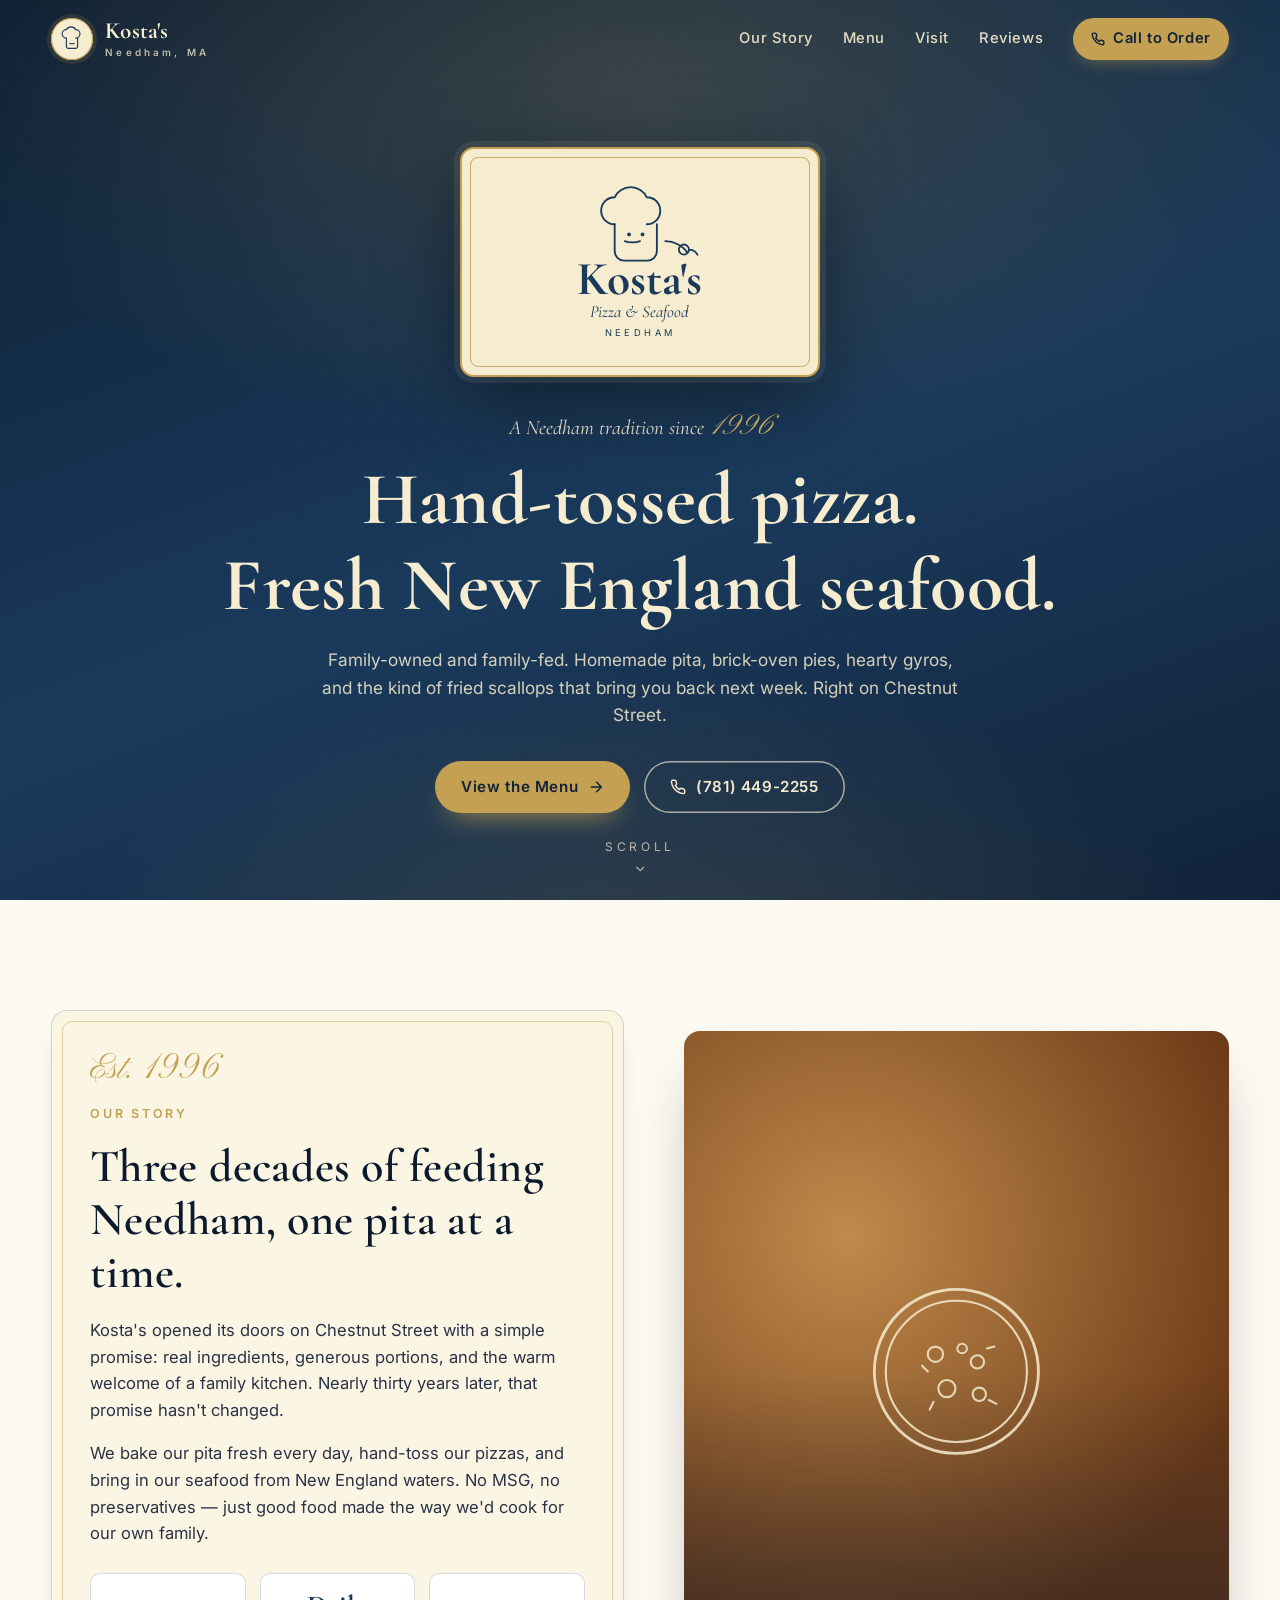
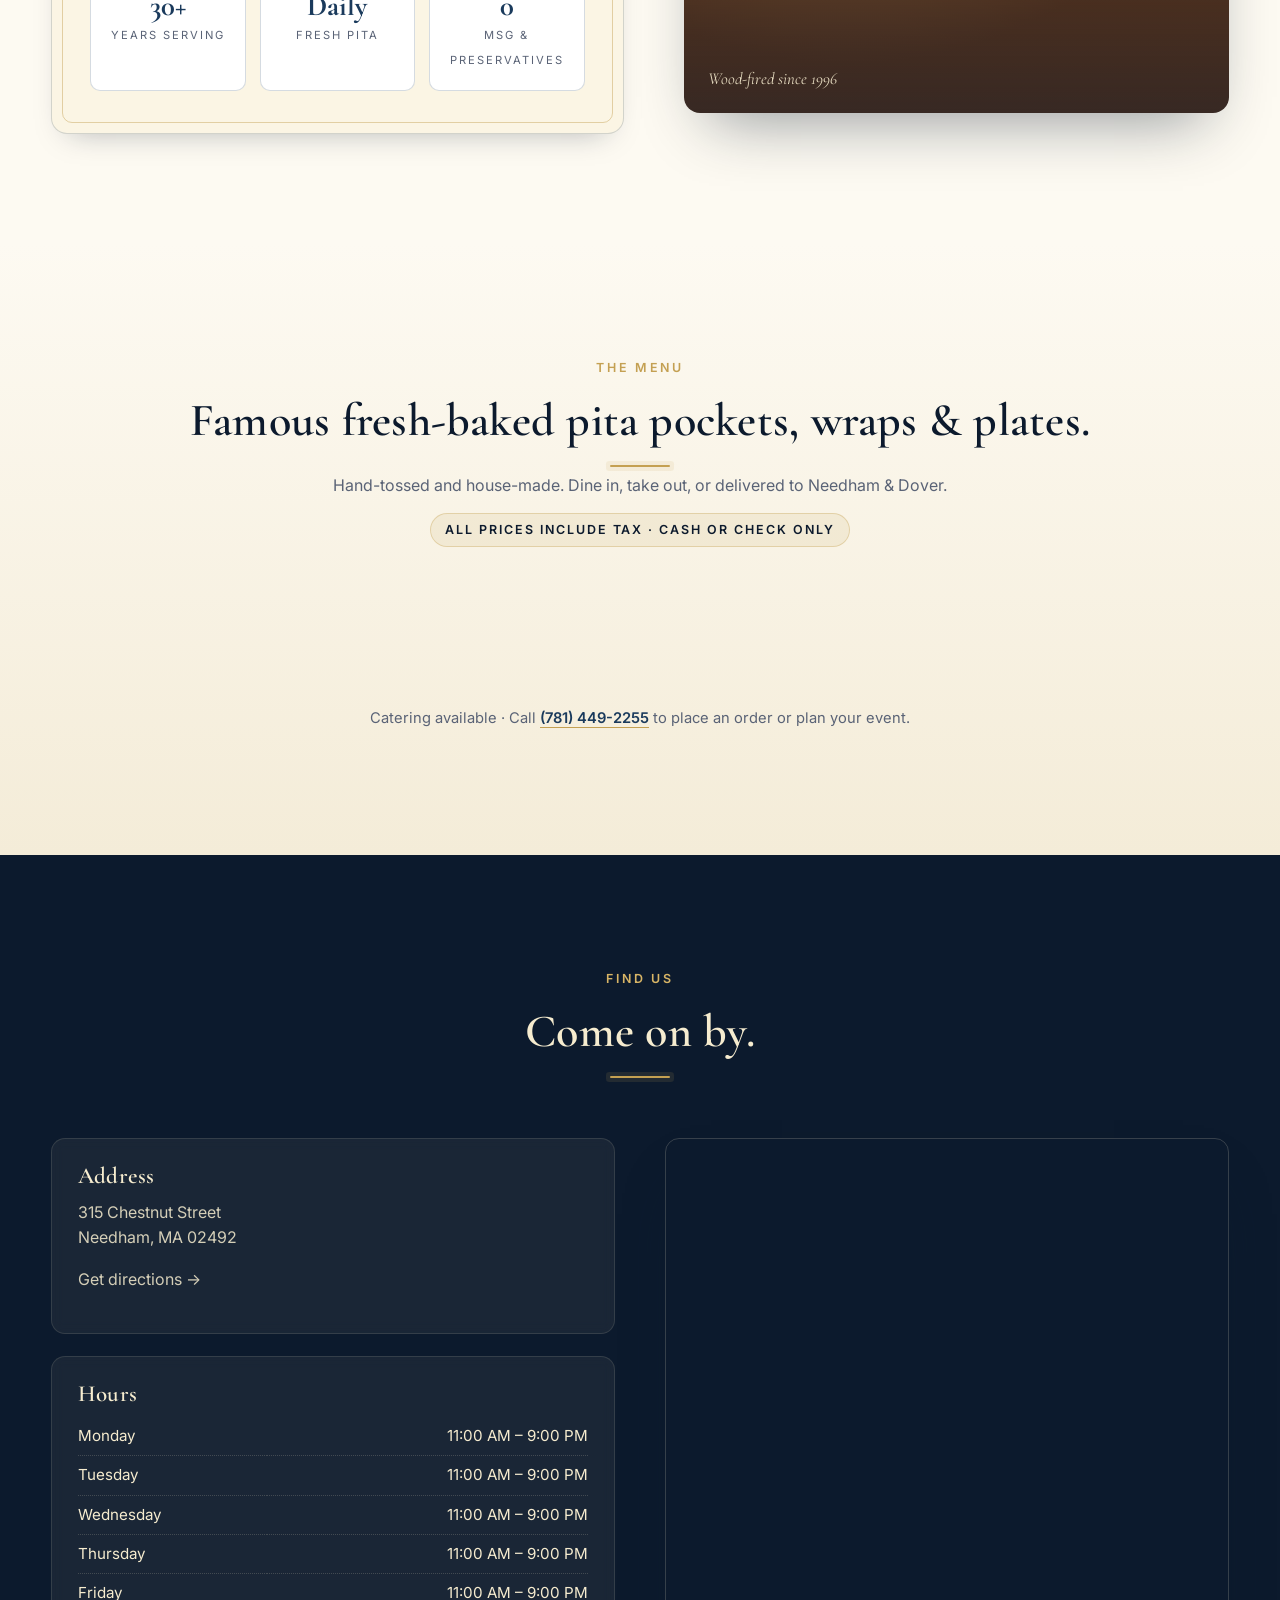
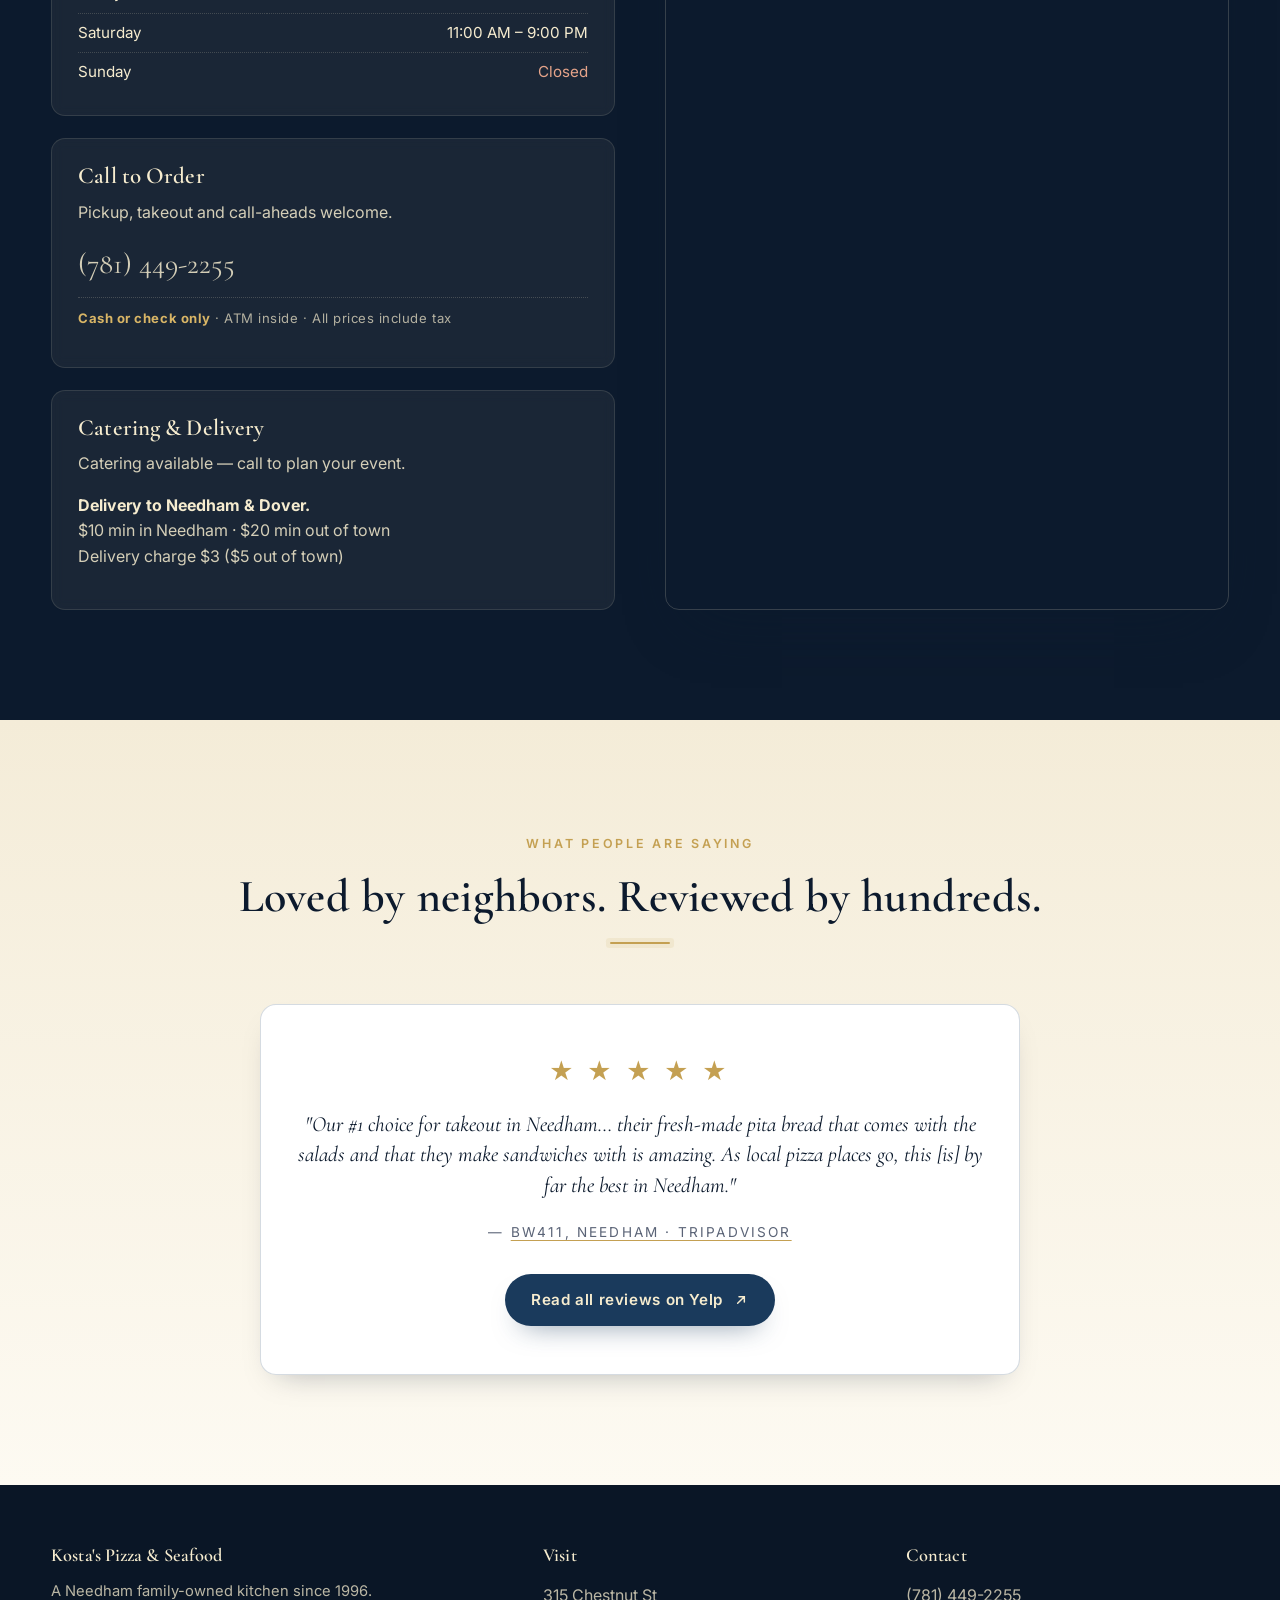
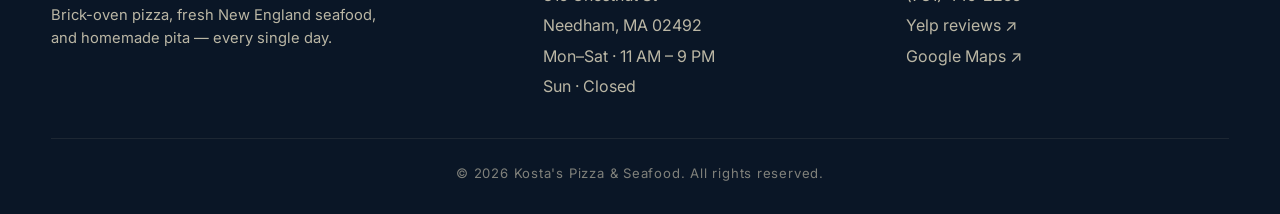
==== index.html @ eb23bd84 "Add files via upload" ====
<!doctype html>
<html lang="en">
<head>
<meta charset="utf-8" />
<meta name="viewport" content="width=device-width, initial-scale=1" />
<title>Kosta's Pizza &amp; Seafood — Needham, MA</title>
<meta name="description" content="Family-owned pizza, seafood, gyros and homemade pita in Needham, Massachusetts since 1996. Dine in, take out, or call (781) 449-2255." />
<link rel="preconnect" href="https://fonts.googleapis.com">
<link rel="preconnect" href="https://fonts.gstatic.com" crossorigin>
<link href="https://fonts.googleapis.com/css2?family=Cormorant+Garamond:ital,wght@0,400;0,500;0,600;0,700;1,400&family=Inter:wght@300;400;500;600;700&family=Pinyon+Script&display=swap" rel="stylesheet">
<style>
  :root{
    --navy:#1a3a5c;
    --navy-deep:#11233a;
    --navy-ink:#0c1a2d;
    --cream:#f6eccf;
    --cream-soft:#fbf5e4;
    --paper:#fdfaf2;
    --gold:#c4a052;
    --gold-bright:#d8b566;
    --ink:#1a2236;
    --muted:#5a6376;
    --line:rgba(26,58,92,.18);
    --shadow-lg:0 30px 60px -25px rgba(12,26,45,.45);
    --shadow-md:0 14px 30px -18px rgba(12,26,45,.35);
  }

  *{box-sizing:border-box}
  html{scroll-behavior:smooth}
  body{
    margin:0;
    font-family:'Inter', system-ui, -apple-system, Segoe UI, Roboto, sans-serif;
    color:var(--ink);
    background:var(--paper);
    line-height:1.6;
    -webkit-font-smoothing:antialiased;
  }
  img{max-width:100%;display:block}
  a{color:inherit}

  h1,h2,h3,h4{
    font-family:'Cormorant Garamond', Georgia, serif;
    font-weight:600;
    letter-spacing:.005em;
    color:var(--navy-ink);
    margin:0 0 .4em;
    line-height:1.15;
  }
  h1{font-size:clamp(2.6rem, 5.8vw, 5rem); font-weight:700}
  h2{font-size:clamp(2rem, 3.6vw, 3rem)}
  h3{font-size:clamp(1.25rem, 1.8vw, 1.5rem)}
  p{margin:0 0 1em}
  .script{font-family:'Pinyon Script', cursive; font-weight:400}
  .eyebrow{
    font-family:'Inter', sans-serif;
    font-weight:600;
    text-transform:uppercase;
    letter-spacing:.22em;
    font-size:.78rem;
    color:var(--gold);
    margin-bottom:1rem;
    display:inline-block;
  }

  .container{
    width:min(1180px, 92%);
    margin:0 auto;
  }

  /* ------------------ NAV ------------------ */
  .nav{
    position:fixed;
    inset:0 0 auto 0;
    z-index:50;
    padding:18px 0;
    transition:background .3s ease, box-shadow .3s ease, padding .3s ease;
  }
  .nav.scrolled{
    background:rgba(253,250,242,.96);
    box-shadow:0 1px 0 var(--line);
    padding:10px 0;
    backdrop-filter:saturate(160%) blur(8px);
  }
  .nav-inner{
    display:flex;
    align-items:center;
    justify-content:space-between;
    gap:20px;
  }
  .brand{
    display:flex;align-items:center;gap:12px;
    text-decoration:none;color:var(--cream);
  }
  .nav.scrolled .brand{color:var(--navy-ink)}
  .brand-mark{
    width:42px;height:42px;border-radius:50%;
    background:var(--cream);
    display:grid;place-items:center;
    box-shadow:0 0 0 1px var(--gold) inset, 0 0 0 4px rgba(196,160,82,.15);
    overflow:hidden;
  }
  .brand-mark svg{width:30px;height:30px;color:var(--navy)}
  .brand-name{
    font-family:'Cormorant Garamond', serif;
    font-weight:700;font-size:1.45rem;letter-spacing:.01em;
    line-height:1;
  }
  .brand-name span{display:block;font-size:.62rem;letter-spacing:.32em;font-family:'Inter',sans-serif;font-weight:600;opacity:.75;margin-top:4px}

  .nav-links{display:flex;align-items:center;gap:30px}
  .nav-links a{
    color:var(--cream); text-decoration:none;
    font-size:.92rem;font-weight:500;letter-spacing:.04em;
    transition:color .2s ease, opacity .2s;
    opacity:.92;
  }
  .nav.scrolled .nav-links a{color:var(--navy-ink)}
  .nav-links a:hover{color:var(--gold-bright); opacity:1}
  .nav.scrolled .nav-links a:hover{color:var(--gold)}
  .nav-cta{
    display:inline-flex;align-items:center;gap:8px;
    background:var(--gold);color:var(--navy-deep)!important;
    padding:9px 18px;border-radius:999px;
    font-weight:600!important;
    opacity:1!important;
    box-shadow:0 6px 18px -8px rgba(196,160,82,.7);
    transition:transform .2s ease, box-shadow .2s ease;
  }
  .nav-cta:hover{transform:translateY(-1px);box-shadow:0 10px 22px -8px rgba(196,160,82,.85);color:var(--navy-deep)!important}

  .nav-toggle{
    display:none;background:none;border:0;color:var(--cream);cursor:pointer;padding:8px;
  }
  .nav.scrolled .nav-toggle{color:var(--navy-ink)}

  /* ------------------ HERO ------------------ */
  .hero{
    position:relative;
    min-height:100vh;
    color:var(--cream);
    display:flex;align-items:center;justify-content:center;
    text-align:center;
    overflow:hidden;
    isolation:isolate;
    padding:140px 0 80px;
  }
  .hero::before{
    content:"";
    position:absolute;inset:0;z-index:-2;
    background:
      radial-gradient(1200px 600px at 50% 10%, rgba(196,160,82,.22), transparent 60%),
      radial-gradient(900px 500px at 50% 110%, rgba(196,160,82,.18), transparent 65%),
      linear-gradient(160deg, #0d1f33 0%, #1a3a5c 55%, #11233a 100%);
  }
  /* subtle pattern */
  .hero::after{
    content:"";
    position:absolute;inset:0;z-index:-1;opacity:.08;
    background-image:
      radial-gradient(rgba(246,236,207,.4) 1px, transparent 1px);
    background-size:24px 24px;
    mask-image:radial-gradient(circle at center, black 30%, transparent 75%);
  }
  .hero-logo{
    width:min(360px, 70%);
    margin:0 auto 28px;
    filter:drop-shadow(0 18px 40px rgba(0,0,0,.35));
  }
  .hero-logo .crest{
    display:none;          /* hidden by default — only shows if logo.png is missing */
    background:var(--cream);
    border:2px solid var(--gold);
    box-shadow:0 0 0 6px rgba(246,236,207,.08), var(--shadow-lg);
    border-radius:14px;
    padding:28px 26px 22px;
    position:relative;
  }
  .hero-logo.no-logo-img .crest{ display:block; }
  .hero-logo .crest::before,
  .hero-logo .crest::after{
    content:"";position:absolute;inset:8px;border:1px solid var(--gold);border-radius:8px;pointer-events:none;opacity:.55;
  }
  .hero-tag{
    font-family:'Cormorant Garamond',serif;
    font-style:italic;
    font-size:clamp(1.1rem, 1.6vw, 1.35rem);
    color:var(--cream);
    opacity:.9;
    margin:0 0 6px;
  }
  .hero h1{
    color:var(--cream);
    margin:0;
    font-weight:700;
  }
  .hero-sub{
    max-width:640px;margin:18px auto 32px;
    font-size:1.08rem;
    color:rgba(246,236,207,.85);
  }
  .hero-cta{display:flex;gap:14px;justify-content:center;flex-wrap:wrap}
  .btn{
    display:inline-flex;align-items:center;gap:10px;
    padding:14px 26px;border-radius:999px;
    font-weight:600;font-size:.95rem;letter-spacing:.04em;
    text-decoration:none;
    transition:transform .2s ease, box-shadow .2s ease, background .2s ease, color .2s ease;
    cursor:pointer;border:0;
  }
  .btn-primary{background:var(--gold);color:var(--navy-deep);box-shadow:0 14px 28px -14px rgba(196,160,82,.9)}
  .btn-primary:hover{transform:translateY(-2px);background:var(--gold-bright)}
  .btn-ghost{
    background:transparent;color:var(--cream);
    box-shadow:inset 0 0 0 1.5px rgba(246,236,207,.65);
  }
  .btn-ghost:hover{background:rgba(246,236,207,.1);transform:translateY(-2px)}
  .btn-dark{background:var(--navy);color:var(--cream);box-shadow:0 14px 28px -16px rgba(26,58,92,.6)}
  .btn-dark:hover{background:var(--navy-deep);transform:translateY(-2px);color:var(--cream)}

  .hero-scroll{
    position:absolute;bottom:24px;left:50%;transform:translateX(-50%);
    color:var(--cream);opacity:.7;font-size:.75rem;letter-spacing:.3em;text-transform:uppercase;
    text-decoration:none;
  }
  .hero-scroll svg{display:block;margin:6px auto 0;animation:bob 2.2s ease-in-out infinite}
  @keyframes bob{0%,100%{transform:translateY(0)}50%{transform:translateY(6px)}}

  /* ------------------ SECTIONS ------------------ */
  section{padding:110px 0;position:relative}
  .section-head{text-align:center;margin-bottom:60px}
  .section-head p{color:var(--muted);max-width:620px;margin:6px auto 0}
  .rule{
    width:60px;height:2px;background:var(--gold);margin:18px auto 0;border-radius:2px;
    box-shadow:0 0 0 4px rgba(196,160,82,.12);
  }

  /* About */
  .about{background:var(--paper)}
  .about-grid{
    display:grid;grid-template-columns:1.05fr 1fr;gap:60px;align-items:center;
  }
  .about-card{
    background:var(--cream-soft);
    border:1px solid var(--line);
    border-radius:16px;
    padding:42px 38px;
    box-shadow:var(--shadow-md);
    position:relative;
  }
  .about-card::before{
    content:"";position:absolute;inset:10px;border:1px solid rgba(196,160,82,.45);border-radius:10px;pointer-events:none;
  }
  .about-card .est{
    font-family:'Pinyon Script', cursive;
    color:var(--gold);
    font-size:2.2rem;line-height:1;margin-bottom:12px;
  }
  .about-card h2{margin-bottom:18px}
  .about-card p{color:#2a3346;font-size:1.04rem}
  .about-stats{
    display:grid;grid-template-columns:repeat(3, 1fr);gap:14px;margin-top:26px;
  }
  .stat{
    text-align:center;padding:18px 8px;
    border:1px solid var(--line);border-radius:10px;background:#fff;
  }
  .stat b{
    display:block;font-family:'Cormorant Garamond',serif;color:var(--navy);
    font-size:1.8rem;font-weight:700;line-height:1;
  }
  .stat span{font-size:.7rem;letter-spacing:.18em;text-transform:uppercase;color:var(--muted)}

  .about-photo{
    aspect-ratio:4/5;
    border-radius:16px;
    background:
      linear-gradient(180deg, rgba(12,26,45,.0) 50%, rgba(12,26,45,.55) 100%),
      radial-gradient(circle at 30% 30%, #c08a4b, #6c3a17 70%);
    box-shadow:var(--shadow-lg);
    position:relative;overflow:hidden;
    display:grid;place-items:center;
    color:var(--cream);
  }
  .about-photo::after{
    content:"Wood-fired since 1996";
    position:absolute;bottom:20px;left:24px;right:24px;
    font-family:'Cormorant Garamond',serif;font-style:italic;font-size:1.05rem;
    opacity:.9;
  }
  .about-photo svg{width:35%;opacity:.85}

  /* Menu */
  .menu{
    background:linear-gradient(180deg, var(--paper) 0%, #f4ecd8 100%);
  }
  .menu-categories{
    display:grid;
    grid-template-columns:repeat(2, 1fr);
    gap:32px;
  }
  .menu-card{
    background:#fff;
    border:1px solid var(--line);
    border-radius:14px;
    padding:32px 30px;
    box-shadow:var(--shadow-md);
    position:relative;
    transition:transform .3s ease, box-shadow .3s ease;
  }
  .menu-card:hover{transform:translateY(-4px);box-shadow:0 24px 40px -22px rgba(12,26,45,.45)}
  .menu-card-head{
    display:flex;align-items:center;gap:14px;
    padding-bottom:18px;margin-bottom:18px;
    border-bottom:1px dashed var(--line);
  }
  .menu-card-head .icon{
    width:46px;height:46px;border-radius:50%;
    background:var(--navy);color:var(--cream);
    display:grid;place-items:center;flex:0 0 auto;
    box-shadow:0 0 0 4px rgba(26,58,92,.08);
  }
  .menu-card-head h3{margin:0}
  .menu-card-head small{color:var(--muted);font-size:.78rem;letter-spacing:.18em;text-transform:uppercase;display:block;margin-top:2px}
  .menu-list{list-style:none;padding:0;margin:0}
  .menu-list li{
    display:flex;align-items:baseline;gap:12px;
    padding:10px 0;
    border-bottom:1px dotted rgba(26,58,92,.12);
  }
  .menu-list li:last-child{border-bottom:0}
  .menu-list .name{
    font-family:'Cormorant Garamond',serif;
    font-size:1.15rem;color:var(--navy-ink);font-weight:600;
    flex:0 0 auto;
  }
  .menu-list .dots{
    flex:1;border-bottom:1px dotted rgba(26,58,92,.25);
    transform:translateY(-4px);
  }
  .menu-list .price{
    color:var(--gold);font-weight:600;font-size:.95rem;letter-spacing:.04em;
    flex:0 0 auto;
  }
  .menu-list .sizes{
    display:flex;gap:6px;flex:0 0 auto;flex-wrap:wrap;justify-content:flex-end;
  }
  .menu-list .size{
    display:inline-flex;align-items:baseline;gap:5px;
    background:rgba(196,160,82,.08);
    color:var(--muted);
    font-size:.74rem;letter-spacing:.04em;
    padding:3px 10px;border-radius:999px;
    font-weight:500;
    white-space:nowrap;
    border:1px solid rgba(196,160,82,.28);
  }
  .menu-list .size b{color:var(--gold);font-weight:700;font-size:.92rem;letter-spacing:0}
  .menu-list .desc{
    display:block;width:100%;color:var(--muted);font-size:.86rem;margin-top:2px;
  }
  .menu-list li{flex-wrap:wrap}
  .menu-jump{
    display:flex;flex-wrap:wrap;gap:10px;justify-content:center;
    max-width:900px;margin:0 auto 60px;
  }
  .menu-jump a{
    text-decoration:none;
    background:#fff;
    color:var(--navy);
    padding:9px 18px;border-radius:999px;
    font-size:.82rem;font-weight:600;letter-spacing:.04em;
    border:1px solid var(--line);
    transition:all .2s ease;
  }
  .menu-jump a:hover{
    background:var(--navy);color:var(--cream);border-color:var(--navy);
    transform:translateY(-1px);
    box-shadow:0 8px 18px -10px rgba(26,58,92,.6);
  }
  .menu-note-pill{
    display:inline-block;
    background:rgba(196,160,82,.12);
    border:1px solid rgba(196,160,82,.35);
    color:var(--navy-ink);
    font-size:.78rem;letter-spacing:.16em;text-transform:uppercase;font-weight:600;
    padding:6px 14px;border-radius:999px;margin-top:14px;
  }
  .menu-note{
    text-align:center;margin-top:40px;color:var(--muted);font-size:.92rem;
  }
  .menu-note a{color:var(--navy);font-weight:600;text-decoration:underline;text-decoration-color:var(--gold);text-underline-offset:4px}

  /* Visit (Location & Hours) */
  .visit{background:var(--navy-ink);color:var(--cream)}
  .visit h2{color:var(--cream)}
  .visit .eyebrow{color:var(--gold-bright)}
  .visit-grid{
    display:grid;grid-template-columns:1fr 1fr;gap:50px;align-items:stretch;
  }
  .visit-info{
    display:flex;flex-direction:column;gap:22px;
  }
  .info-card{
    background:rgba(246,236,207,.06);
    border:1px solid rgba(246,236,207,.12);
    border-radius:14px;
    padding:24px 26px;
    backdrop-filter:blur(6px);
  }
  .info-card h3{color:var(--cream);margin-bottom:10px}
  .info-card p, .info-card a{color:rgba(246,236,207,.85);text-decoration:none}
  .info-card a:hover{color:var(--gold-bright)}
  .hours-table{width:100%;border-collapse:collapse;margin-top:6px}
  .hours-table td{padding:7px 0;font-size:.95rem;border-bottom:1px dotted rgba(246,236,207,.18)}
  .hours-table tr:last-child td{border-bottom:0}
  .hours-table td:last-child{text-align:right;color:var(--cream)}
  .closed{color:#e6a48a !important}
  .visit-map{
    border-radius:14px;overflow:hidden;
    box-shadow:var(--shadow-lg);
    min-height:420px;
    border:1px solid rgba(246,236,207,.18);
  }
  .visit-map iframe{width:100%;height:100%;border:0;min-height:420px;filter:saturate(.9) contrast(1.02)}

  /* Reviews / Yelp */
  .reviews{
    background:linear-gradient(180deg, #f4ecd8 0%, var(--paper) 100%);
    text-align:center;
  }
  .reviews-card{
    max-width:760px;margin:0 auto;
    background:#fff;border:1px solid var(--line);border-radius:16px;
    padding:48px 36px;
    box-shadow:var(--shadow-md);
    position:relative;
  }
  .reviews-card .stars{
    color:var(--gold);font-size:1.5rem;letter-spacing:.15em;margin-bottom:10px;
  }
  .reviews-card blockquote{
    font-family:'Cormorant Garamond',serif;font-style:italic;font-size:1.35rem;
    color:var(--navy-ink);margin:18px 0 22px;line-height:1.4;
  }
  .reviews-card cite{
    display:block;font-style:normal;color:var(--muted);font-size:.85rem;letter-spacing:.16em;text-transform:uppercase;margin-bottom:30px;
  }

  /* Footer */
  footer{
    background:#0a1626;color:rgba(246,236,207,.75);
    padding:60px 0 30px;
  }
  .footer-grid{
    display:grid;grid-template-columns:1.4fr 1fr 1fr;gap:40px;
    padding-bottom:36px;border-bottom:1px solid rgba(246,236,207,.08);
  }
  footer h4{color:var(--cream);font-size:1.15rem;margin-bottom:14px}
  footer a{color:rgba(246,236,207,.75);text-decoration:none}
  footer a:hover{color:var(--gold-bright)}
  .copyright{
    margin-top:24px;font-size:.82rem;text-align:center;color:rgba(246,236,207,.5);letter-spacing:.06em;
  }
  .footer-brand p{margin-top:10px;max-width:38ch;font-size:.92rem}

  /* Reveal animation */
  .reveal{opacity:0;transform:translateY(20px);transition:opacity .8s ease, transform .8s ease}
  .reveal.in{opacity:1;transform:none}

  /* Mobile */
  @media (max-width: 860px){
    .nav-links{
      position:absolute;top:100%;left:0;right:0;
      background:rgba(13,31,51,.98);
      flex-direction:column;align-items:stretch;gap:0;
      padding:16px 0;
      max-height:0;overflow:hidden;transition:max-height .35s ease;
    }
    .nav.scrolled .nav-links{background:rgba(253,250,242,.98)}
    .nav-links a{padding:14px 24px;color:var(--cream)!important}
    .nav.scrolled .nav-links a{color:var(--navy-ink)!important}
    .nav-links a.nav-cta{margin:10px 24px;text-align:center;justify-content:center;color:var(--navy-deep)!important}
    .nav-links.open{max-height:480px}
    .nav-toggle{display:inline-flex}
    section{padding:80px 0}
    .about-grid, .visit-grid, .menu-categories, .footer-grid{
      grid-template-columns:1fr;gap:30px;
    }
    .about-photo{aspect-ratio:5/4;max-height:340px;width:100%}
    .visit-map{min-height:320px}
  }
</style>
</head>
<body>

<!-- ====== NAV ====== -->
<nav class="nav" id="nav">
  <div class="container nav-inner">
    <a href="#top" class="brand" aria-label="Kosta's home">
      <span class="brand-mark" aria-hidden="true">
        <!-- tiny chef silhouette as nav mark -->
        <svg viewBox="0 0 64 64" fill="none" stroke="currentColor" stroke-width="2.4" stroke-linecap="round" stroke-linejoin="round">
          <path d="M20 30c-5 0-9-4-9-9s4-9 9-9c2-4 6-6 10-6s8 2 10 6c5 0 9 4 9 9s-4 9-9 9"/>
          <path d="M20 30v18a4 4 0 0 0 4 4h16a4 4 0 0 0 4-4V30"/>
          <path d="M27 41c2 1 8 1 10 0"/>
        </svg>
      </span>
      <span class="brand-name">Kosta's<span>Needham, MA</span></span>
    </a>
    <button class="nav-toggle" id="navToggle" aria-label="Toggle menu" aria-expanded="false">
      <svg width="26" height="26" viewBox="0 0 24 24" fill="none" stroke="currentColor" stroke-width="2"><path d="M4 7h16M4 12h16M4 17h16"/></svg>
    </button>
    <div class="nav-links" id="navLinks">
      <a href="#story">Our Story</a>
      <a href="#menu">Menu</a>
      <a href="#visit">Visit</a>
      <a href="#reviews">Reviews</a>
      <a class="nav-cta" href="tel:+17814492255">
        <svg width="14" height="14" viewBox="0 0 24 24" fill="none" stroke="currentColor" stroke-width="2.4" stroke-linecap="round"><path d="M22 16.92v3a2 2 0 0 1-2.18 2 19.86 19.86 0 0 1-8.63-3.07 19.5 19.5 0 0 1-6-6A19.86 19.86 0 0 1 2.12 4.18 2 2 0 0 1 4.11 2h3a2 2 0 0 1 2 1.72c.13.97.37 1.92.7 2.83a2 2 0 0 1-.45 2.11L8.09 9.91a16 16 0 0 0 6 6l1.25-1.27a2 2 0 0 1 2.11-.45c.91.33 1.86.57 2.83.7A2 2 0 0 1 22 16.92z"/></svg>
        Call to Order
      </a>
    </div>
  </div>
</nav>

<!-- ====== HERO ====== -->
<header class="hero" id="top">
  <div class="container">
    <div class="hero-logo">
      <!-- If a real logo file (logo.png) sits next to this HTML, it will replace the SVG crest. -->
      <picture>
        <source srcset="logo.png" type="image/png">
        <img src="logo.png" alt="Kosta's Pizza & Seafood logo"
             onerror="this.closest('.hero-logo').classList.add('no-logo-img');this.remove();">
      </picture>
      <div class="crest" data-fallback>
        <!-- elegant typographic crest used when no logo.png is present -->
        <svg viewBox="0 0 360 200" xmlns="http://www.w3.org/2000/svg" aria-hidden="true">
          <g fill="none" stroke="#1a3a5c" stroke-linecap="round" stroke-linejoin="round" stroke-width="2.2">
            <!-- chef -->
            <path d="M150 56c-9 0-16-7-16-16s7-16 16-16c3-7 11-12 19-12s16 5 19 12c9 0 16 7 16 16s-7 16-16 16"/>
            <path d="M150 56v32c0 6 5 11 11 11h28c6 0 11-5 11-11V56"/>
            <path d="M162 76c4 2 14 2 18 0"/>
            <circle cx="167" cy="68" r="1.2" fill="#1a3a5c"/>
            <circle cx="183" cy="68" r="1.2" fill="#1a3a5c"/>
            <!-- hand OK gesture -->
            <path d="M210 76c10 0 22 6 26 14M232 80a6 6 0 1 1 0 12 6 6 0 0 1 0-12zM238 86c4 0 8 2 10 6"/>
          </g>
          <text x="180" y="138" text-anchor="middle"
                font-family="Cormorant Garamond, Georgia, serif"
                font-size="56" font-weight="700" fill="#1a3a5c">Kosta's</text>
          <text x="180" y="166" text-anchor="middle"
                font-family="Cormorant Garamond, Georgia, serif"
                font-size="20" font-style="italic" fill="#1a3a5c">Pizza &amp; Seafood</text>
          <text x="180" y="188" text-anchor="middle"
                font-family="Inter, sans-serif"
                font-size="11" letter-spacing="4" fill="#1a3a5c">NEEDHAM</text>
        </svg>
      </div>
    </div>
    <p class="hero-tag">A Needham tradition since <span class="script" style="font-size:1.4em;color:var(--gold-bright)">1996</span></p>
    <h1>Hand-tossed pizza.<br/>Fresh New England seafood.</h1>
    <p class="hero-sub">Family-owned and family-fed. Homemade pita, brick-oven pies, hearty gyros, and the kind of fried scallops that bring you back next week. Right on Chestnut Street.</p>
    <div class="hero-cta">
      <a class="btn btn-primary" href="#menu">
        View the Menu
        <svg width="16" height="16" viewBox="0 0 24 24" fill="none" stroke="currentColor" stroke-width="2.2" stroke-linecap="round"><path d="M5 12h14M13 5l7 7-7 7"/></svg>
      </a>
      <a class="btn btn-ghost" href="tel:+17814492255">
        <svg width="16" height="16" viewBox="0 0 24 24" fill="none" stroke="currentColor" stroke-width="2.2" stroke-linecap="round"><path d="M22 16.92v3a2 2 0 0 1-2.18 2 19.86 19.86 0 0 1-8.63-3.07 19.5 19.5 0 0 1-6-6A19.86 19.86 0 0 1 2.12 4.18 2 2 0 0 1 4.11 2h3a2 2 0 0 1 2 1.72c.13.97.37 1.92.7 2.83a2 2 0 0 1-.45 2.11L8.09 9.91a16 16 0 0 0 6 6l1.25-1.27a2 2 0 0 1 2.11-.45c.91.33 1.86.57 2.83.7A2 2 0 0 1 22 16.92z"/></svg>
        (781) 449-2255
      </a>
    </div>
  </div>
  <a href="#story" class="hero-scroll" aria-label="Scroll down">
    Scroll
    <svg width="14" height="14" viewBox="0 0 24 24" fill="none" stroke="currentColor" stroke-width="2" stroke-linecap="round"><path d="M6 9l6 6 6-6"/></svg>
  </a>
</header>

<!-- ====== STORY ====== -->
<section class="about" id="story">
  <div class="container">
    <div class="about-grid">
      <div class="about-card reveal">
        <div class="est">Est. 1996</div>
        <span class="eyebrow">Our Story</span>
        <h2>Three decades of feeding Needham, one pita at a time.</h2>
        <p>Kosta's opened its doors on Chestnut Street with a simple promise: real ingredients, generous portions, and the warm welcome of a family kitchen. Nearly thirty years later, that promise hasn't changed.</p>
        <p>We bake our pita fresh every day, hand-toss our pizzas, and bring in our seafood from New England waters. No MSG, no preservatives — just good food made the way we'd cook for our own family.</p>
        <div class="about-stats">
          <div class="stat"><b>30+</b><span>Years Serving</span></div>
          <div class="stat"><b>Daily</b><span>Fresh Pita</span></div>
          <div class="stat"><b>0</b><span>MSG &amp; Preservatives</span></div>
        </div>
      </div>
      <div class="about-photo reveal" aria-hidden="true">
        <!-- decorative pizza illustration -->
        <svg viewBox="0 0 200 200" fill="none" stroke="#f6eccf" stroke-width="2.2" stroke-linecap="round" stroke-linejoin="round">
          <circle cx="100" cy="100" r="86" stroke-width="3"/>
          <circle cx="100" cy="100" r="74"/>
          <circle cx="78" cy="82" r="8"/>
          <circle cx="122" cy="90" r="7"/>
          <circle cx="90" cy="118" r="9"/>
          <circle cx="124" cy="124" r="7"/>
          <circle cx="106" cy="76" r="5"/>
          <path d="M70 100l-6-6M132 76l8-2M134 130l8 4M76 132l-4 8"/>
        </svg>
      </div>
    </div>
  </div>
</section>

<!-- ====== MENU ====== -->
<section class="menu" id="menu">
  <div class="container">
    <div class="section-head reveal">
      <span class="eyebrow">The Menu</span>
      <h2>Famous fresh-baked pita pockets, wraps &amp; plates.</h2>
      <div class="rule"></div>
      <p>Hand-tossed and house-made. Dine in, take out, or delivered to Needham &amp; Dover.</p>
      <div class="menu-note-pill">All prices include tax · Cash or check only</div>
    </div>

    <nav class="menu-jump reveal" id="menuJump" aria-label="Menu categories"></nav>

    <div class="menu-categories" id="menuCategories"></div>

    <p class="menu-note reveal">
      Catering available · Call <a href="tel:+17814492255">(781) 449-2255</a> to place an order or plan your event.
    </p>
  </div>
</section>

<!-- ====== VISIT ====== -->
<section class="visit" id="visit">
  <div class="container">
    <div class="section-head reveal">
      <span class="eyebrow">Find Us</span>
      <h2>Come on by.</h2>
      <div class="rule"></div>
    </div>

    <div class="visit-grid">
      <div class="visit-info">

        <div class="info-card reveal">
          <h3>Address</h3>
          <p>315 Chestnut Street<br/>Needham, MA 02492</p>
          <p style="margin-top:10px">
            <a href="https://www.google.com/maps/dir/?api=1&destination=Kosta%27s+Pizza+%26+Seafood+315+Chestnut+St+Needham+MA" target="_blank" rel="noopener">
              Get directions →
            </a>
          </p>
        </div>

        <div class="info-card reveal">
          <h3>Hours</h3>
          <table class="hours-table" aria-label="Hours of operation">
            <tr><td>Monday</td><td>11:00 AM – 9:00 PM</td></tr>
            <tr><td>Tuesday</td><td>11:00 AM – 9:00 PM</td></tr>
            <tr><td>Wednesday</td><td>11:00 AM – 9:00 PM</td></tr>
            <tr><td>Thursday</td><td>11:00 AM – 9:00 PM</td></tr>
            <tr><td>Friday</td><td>11:00 AM – 9:00 PM</td></tr>
            <tr><td>Saturday</td><td>11:00 AM – 9:00 PM</td></tr>
            <tr><td>Sunday</td><td class="closed">Closed</td></tr>
          </table>
        </div>

        <div class="info-card reveal">
          <h3>Call to Order</h3>
          <p>Pickup, takeout and call-aheads welcome.</p>
          <p style="font-family:'Cormorant Garamond',serif;font-size:1.8rem;color:var(--gold-bright);margin:6px 0 4px">
            <a href="tel:+17814492255">(781) 449-2255</a>
          </p>
          <p style="font-size:.82rem;letter-spacing:.04em;color:rgba(246,236,207,.7);margin-top:10px;border-top:1px dotted rgba(246,236,207,.2);padding-top:10px">
            <strong style="color:var(--gold-bright)">Cash or check only</strong> · ATM inside · All prices include tax
          </p>
        </div>

        <div class="info-card reveal">
          <h3>Catering &amp; Delivery</h3>
          <p>Catering available — call to plan your event.</p>
          <p style="margin-top:8px">
            <strong style="color:var(--cream)">Delivery to Needham &amp; Dover.</strong><br/>
            $10 min in Needham · $20 min out of town<br/>
            Delivery charge $3 ($5 out of town)
          </p>
        </div>

      </div>

      <div class="visit-map reveal" aria-label="Map to Kosta's">
        <iframe
          loading="lazy"
          referrerpolicy="no-referrer-when-downgrade"
          src="https://www.google.com/maps?q=315+Chestnut+St+Needham+MA+02492&output=embed"
          title="Map of Kosta's Pizza &amp; Seafood, 315 Chestnut St, Needham, MA"></iframe>
      </div>
    </div>
  </div>
</section>

<!-- ====== REVIEWS / YELP ====== -->
<section class="reviews" id="reviews">
  <div class="container">
    <div class="section-head reveal">
      <span class="eyebrow">What People Are Saying</span>
      <h2>Loved by neighbors. Reviewed by hundreds.</h2>
      <div class="rule"></div>
    </div>

    <div class="reviews-card reveal">
      <div class="stars" aria-label="Five stars">★ ★ ★ ★ ★</div>
      <blockquote>
        "Our #1 choice for takeout in Needham&hellip; their fresh-made pita bread that comes with the salads and that they make sandwiches with is amazing. As local pizza places go, this [is] by far the best in Needham."
      </blockquote>
      <cite>
        — <a href="https://www.tripadvisor.com/ShowUserReviews-g41699-d873291-r231707166-Kostas_Pizza_Seafood-Needham_Massachusetts.html" target="_blank" rel="noopener" style="color:var(--muted);text-decoration:underline;text-decoration-color:var(--gold);text-underline-offset:3px">bw411, Needham&nbsp;&middot;&nbsp;TripAdvisor</a>
      </cite>
      <a class="btn btn-dark" href="https://www.yelp.com/biz/kostas-pizza-and-seafood-needham" target="_blank" rel="noopener">
        Read all reviews on Yelp
        <svg width="16" height="16" viewBox="0 0 24 24" fill="none" stroke="currentColor" stroke-width="2.2" stroke-linecap="round"><path d="M7 17L17 7M9 7h8v8"/></svg>
      </a>
    </div>
  </div>
</section>

<!-- ====== FOOTER ====== -->
<footer>
  <div class="container">
    <div class="footer-grid">
      <div class="footer-brand">
        <h4>Kosta's Pizza &amp; Seafood</h4>
        <p>A Needham family-owned kitchen since 1996. Brick-oven pizza, fresh New England seafood, and homemade pita — every single day.</p>
      </div>
      <div>
        <h4>Visit</h4>
        <p style="line-height:1.9;margin:0">
          315 Chestnut St<br/>
          Needham, MA 02492<br/>
          Mon–Sat · 11 AM – 9 PM<br/>
          Sun · Closed
        </p>
      </div>
      <div>
        <h4>Contact</h4>
        <p style="line-height:1.9;margin:0">
          <a href="tel:+17814492255">(781) 449-2255</a><br/>
          <a href="https://www.yelp.com/biz/kostas-pizza-and-seafood-needham" target="_blank" rel="noopener">Yelp reviews ↗</a><br/>
          <a href="https://www.google.com/maps/dir/?api=1&destination=315+Chestnut+St+Needham+MA" target="_blank" rel="noopener">Google Maps ↗</a>
        </p>
      </div>
    </div>
    <div class="copyright">© <span id="year"></span> Kosta's Pizza &amp; Seafood. All rights reserved.</div>
  </div>
</footer>

<script src="menu.js"></script>
<script>
  // -- Sticky nav background on scroll --
  const nav = document.getElementById('nav');
  const onScroll = () => nav.classList.toggle('scrolled', window.scrollY > 30);
  document.addEventListener('scroll', onScroll, { passive: true });
  onScroll();

  // -- Mobile nav toggle --
  const toggle = document.getElementById('navToggle');
  const links = document.getElementById('navLinks');
  toggle.addEventListener('click', () => {
    const open = links.classList.toggle('open');
    toggle.setAttribute('aria-expanded', open ? 'true' : 'false');
  });
  // Close menu when a link is clicked (mobile)
  links.querySelectorAll('a').forEach(a => a.addEventListener('click', () => {
    links.classList.remove('open');
    toggle.setAttribute('aria-expanded', 'false');
  }));

  // (Logo fallback is now handled purely in CSS: the SVG crest is hidden
  //  by default, and the img's onerror handler adds `.no-logo-img` to the
  //  wrapper if logo.png is missing — which is the only case the crest shows.)

  // -- Menu rendering from menu.js --------------------------------------
  // Icons keyed by category id. Adding a new id? Drop a new <svg> here.
  const MENU_ICONS = {
    grill:           '<svg viewBox="0 0 24 24" fill="none" stroke="currentColor" stroke-width="1.8" stroke-linecap="round" stroke-linejoin="round"><path d="M12 2c1 4.5 5 5.5 5 11a5 5 0 0 1-10 0c0-2.5 1.5-3 1.5-6 1.5 1 3.5 1 3.5-5z"/><path d="M9 16a3 3 0 0 0 6 0"/></svg>',
    plates:          '<svg viewBox="0 0 24 24" fill="none" stroke="currentColor" stroke-width="1.8" stroke-linecap="round" stroke-linejoin="round"><circle cx="12" cy="12" r="9"/><circle cx="12" cy="12" r="5"/></svg>',
    seafood:         '<svg viewBox="0 0 24 24" fill="none" stroke="currentColor" stroke-width="1.8" stroke-linecap="round" stroke-linejoin="round"><path d="M2 12c4-5 9-5 14-3l4-2-1 5 1 5-4-2c-5 2-10 2-14-3z"/><circle cx="17" cy="11" r="0.9" fill="currentColor"/></svg>',
    wings:           '<svg viewBox="0 0 24 24" fill="none" stroke="currentColor" stroke-width="1.8" stroke-linecap="round" stroke-linejoin="round"><path d="M16 3a5 5 0 0 0-5 5c0 2-1 3-3 3-2 0-3 1.5-3 3.5a3.5 3.5 0 0 0 7 0c0-2 1-3 3-3a5 5 0 0 0 1-9.9z"/></svg>',
    "seafood-sides": '<svg viewBox="0 0 24 24" fill="none" stroke="currentColor" stroke-width="1.8" stroke-linecap="round" stroke-linejoin="round"><path d="M5 7c3-3 11-3 14 0M19 7c0 3-1 5 0 9M19 16c-4 3-10 3-14 0M5 16c-2-2-3-5-3-9"/><circle cx="7" cy="10" r="0.8" fill="currentColor"/></svg>',
    fries:           '<svg viewBox="0 0 24 24" fill="none" stroke="currentColor" stroke-width="1.8" stroke-linecap="round" stroke-linejoin="round"><path d="M6 8h12l-2 13H8z"/><path d="M9 8V4M12 8V3M15 8V5"/></svg>',
    apps:            '<svg viewBox="0 0 24 24" fill="none" stroke="currentColor" stroke-width="1.8" stroke-linecap="round" stroke-linejoin="round"><path d="M3 5l9 17 9-17z"/><circle cx="12" cy="11" r="1.2" fill="currentColor"/><circle cx="9" cy="15" r="1" fill="currentColor"/><circle cx="14" cy="16" r="1" fill="currentColor"/></svg>',
    "soup-desserts": '<svg viewBox="0 0 24 24" fill="none" stroke="currentColor" stroke-width="1.8" stroke-linecap="round" stroke-linejoin="round"><path d="M2 12h20v2a8 8 0 0 1-16 0z"/><path d="M7 8c0-2 2-2 2-4M12 8c0-2 2-2 2-4M17 8c0-2 2-2 2-4"/></svg>',
    "default":       '<svg viewBox="0 0 24 24" fill="none" stroke="currentColor" stroke-width="1.8" stroke-linecap="round"><circle cx="12" cy="12" r="9"/></svg>'
  };

  function escapeHtml(s){
    return String(s).replace(/[&<>"']/g, c => ({"&":"&amp;","<":"&lt;",">":"&gt;",'"':"&quot;","'":"&#39;"}[c]));
  }

  function renderMenu(){
    const data = window.KOSTAS_MENU;
    const wrap = document.getElementById('menuCategories');
    const jump = document.getElementById('menuJump');
    if (!wrap || !Array.isArray(data)) return;

    wrap.innerHTML = data.map(cat => `
      <div class="menu-card reveal" id="cat-${escapeHtml(cat.id)}">
        <div class="menu-card-head">
          <span class="icon" aria-hidden="true">${MENU_ICONS[cat.id] || MENU_ICONS.default}</span>
          <div>
            <h3>${escapeHtml(cat.title)}</h3>
            ${cat.subtitle ? `<small>${escapeHtml(cat.subtitle)}</small>` : ''}
          </div>
        </div>
        <ul class="menu-list">
          ${cat.items.map(item => {
            const priceHtml = item.sizes
              ? `<span class="sizes">${item.sizes.map(s =>
                  `<span class="size">${escapeHtml(s.label)} <b>$${escapeHtml(s.price)}</b></span>`
                ).join('')}</span>`
              : `<span class="price">$${escapeHtml(item.price || '')}</span>`;
            return `
              <li>
                <span class="name">${escapeHtml(item.name)}</span>
                <span class="dots"></span>
                ${priceHtml}
                ${item.desc ? `<span class="desc">${escapeHtml(item.desc)}</span>` : ''}
              </li>`;
          }).join('')}
        </ul>
      </div>
    `).join('');

    if (jump) {
      jump.innerHTML = data.map(cat =>
        `<a href="#cat-${escapeHtml(cat.id)}">${escapeHtml(cat.title)}</a>`
      ).join('');
    }
  }

  renderMenu();

  // -- Scroll reveal (runs AFTER renderMenu so dynamic cards animate too) --
  const io = new IntersectionObserver(entries => {
    entries.forEach(e => { if (e.isIntersecting) { e.target.classList.add('in'); io.unobserve(e.target); }});
  }, { threshold: 0.12 });
  document.querySelectorAll('.reveal').forEach(el => io.observe(el));

  // -- Current year in footer --
  document.getElementById('year').textContent = new Date().getFullYear();
</script>
</body>
</html>
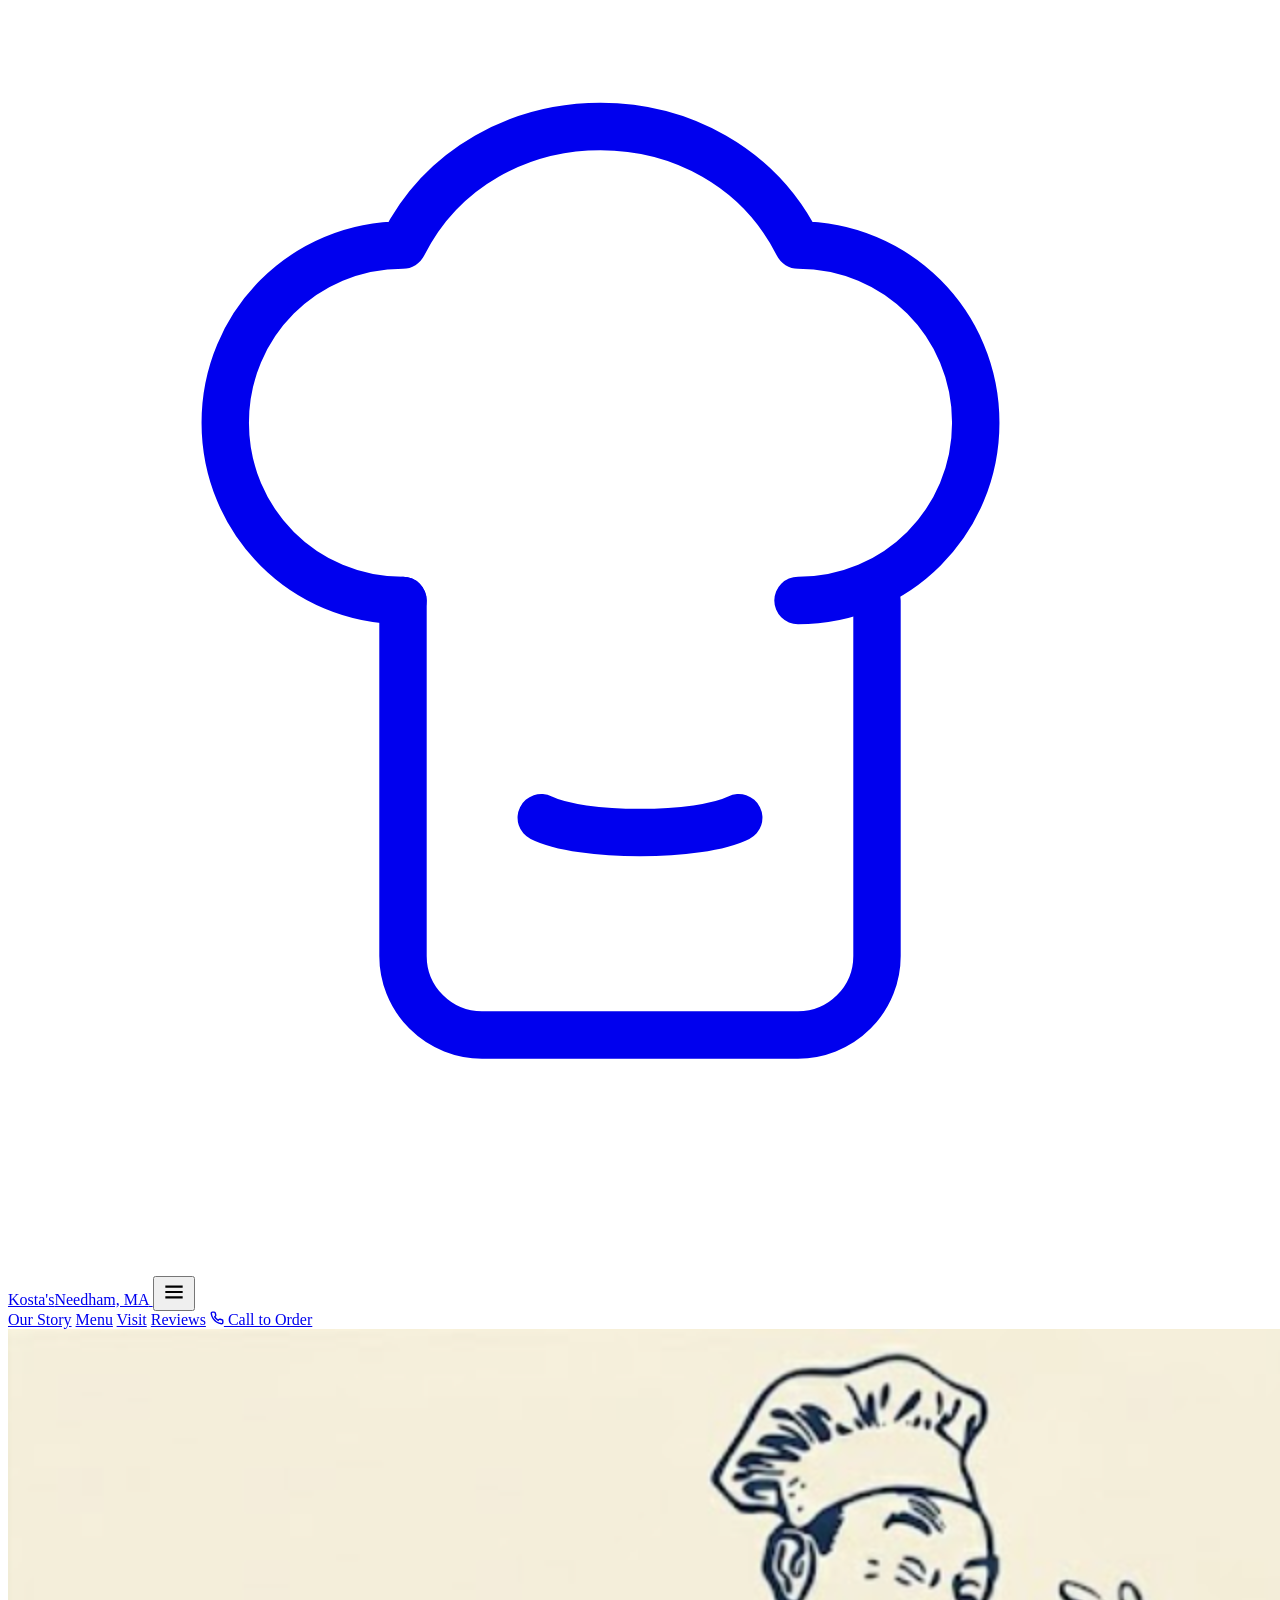
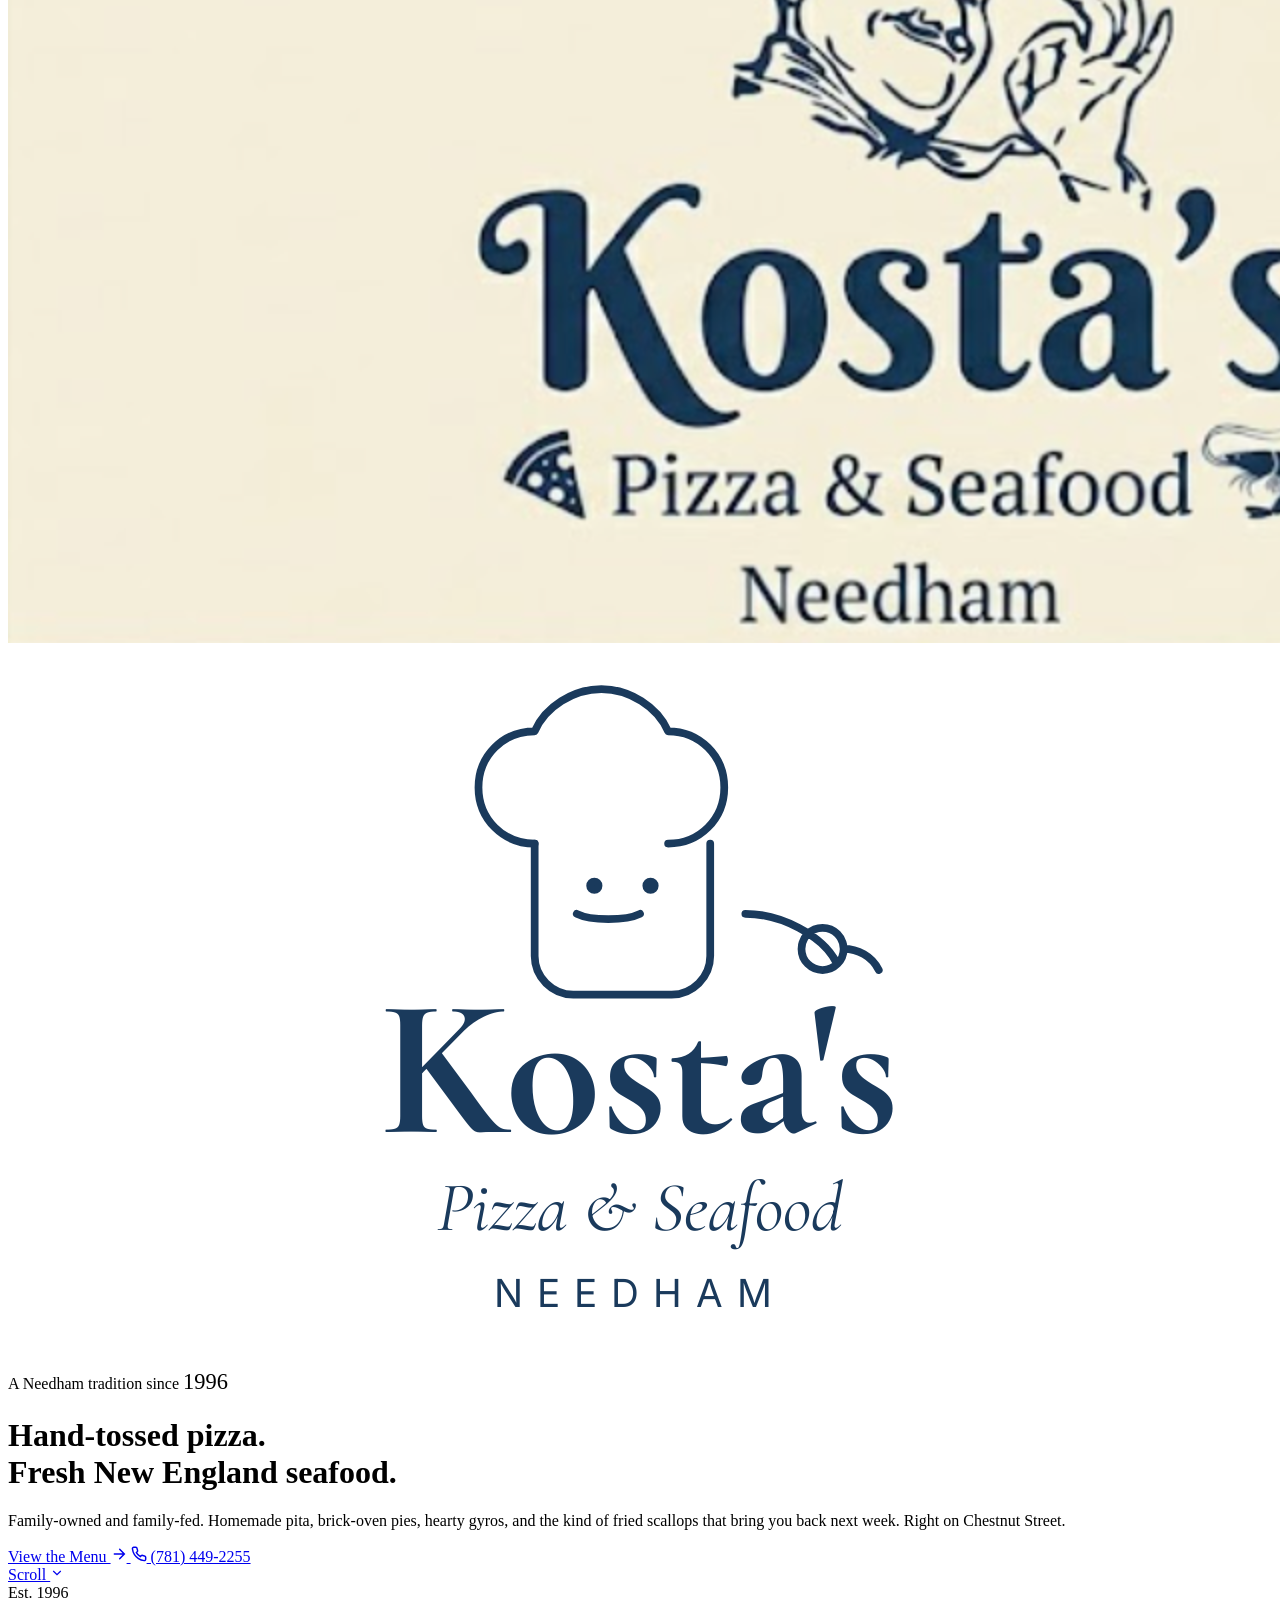
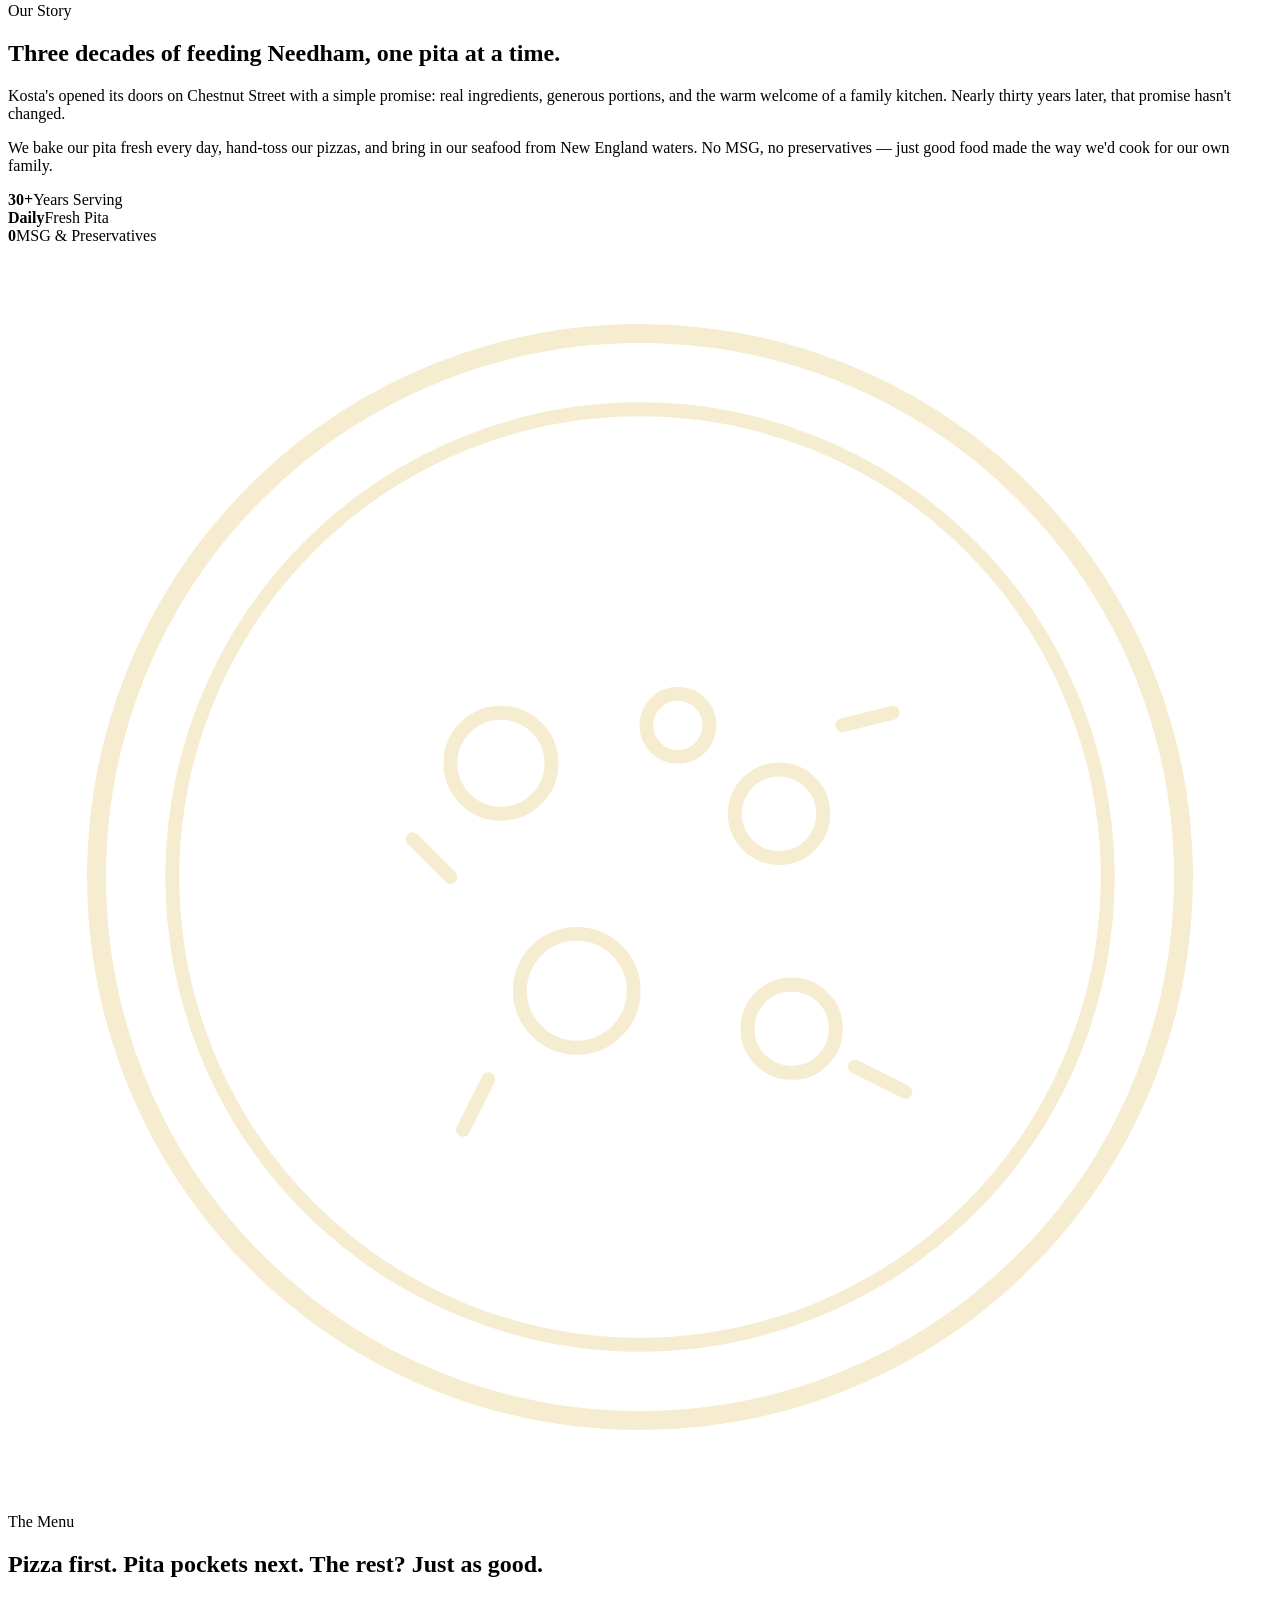
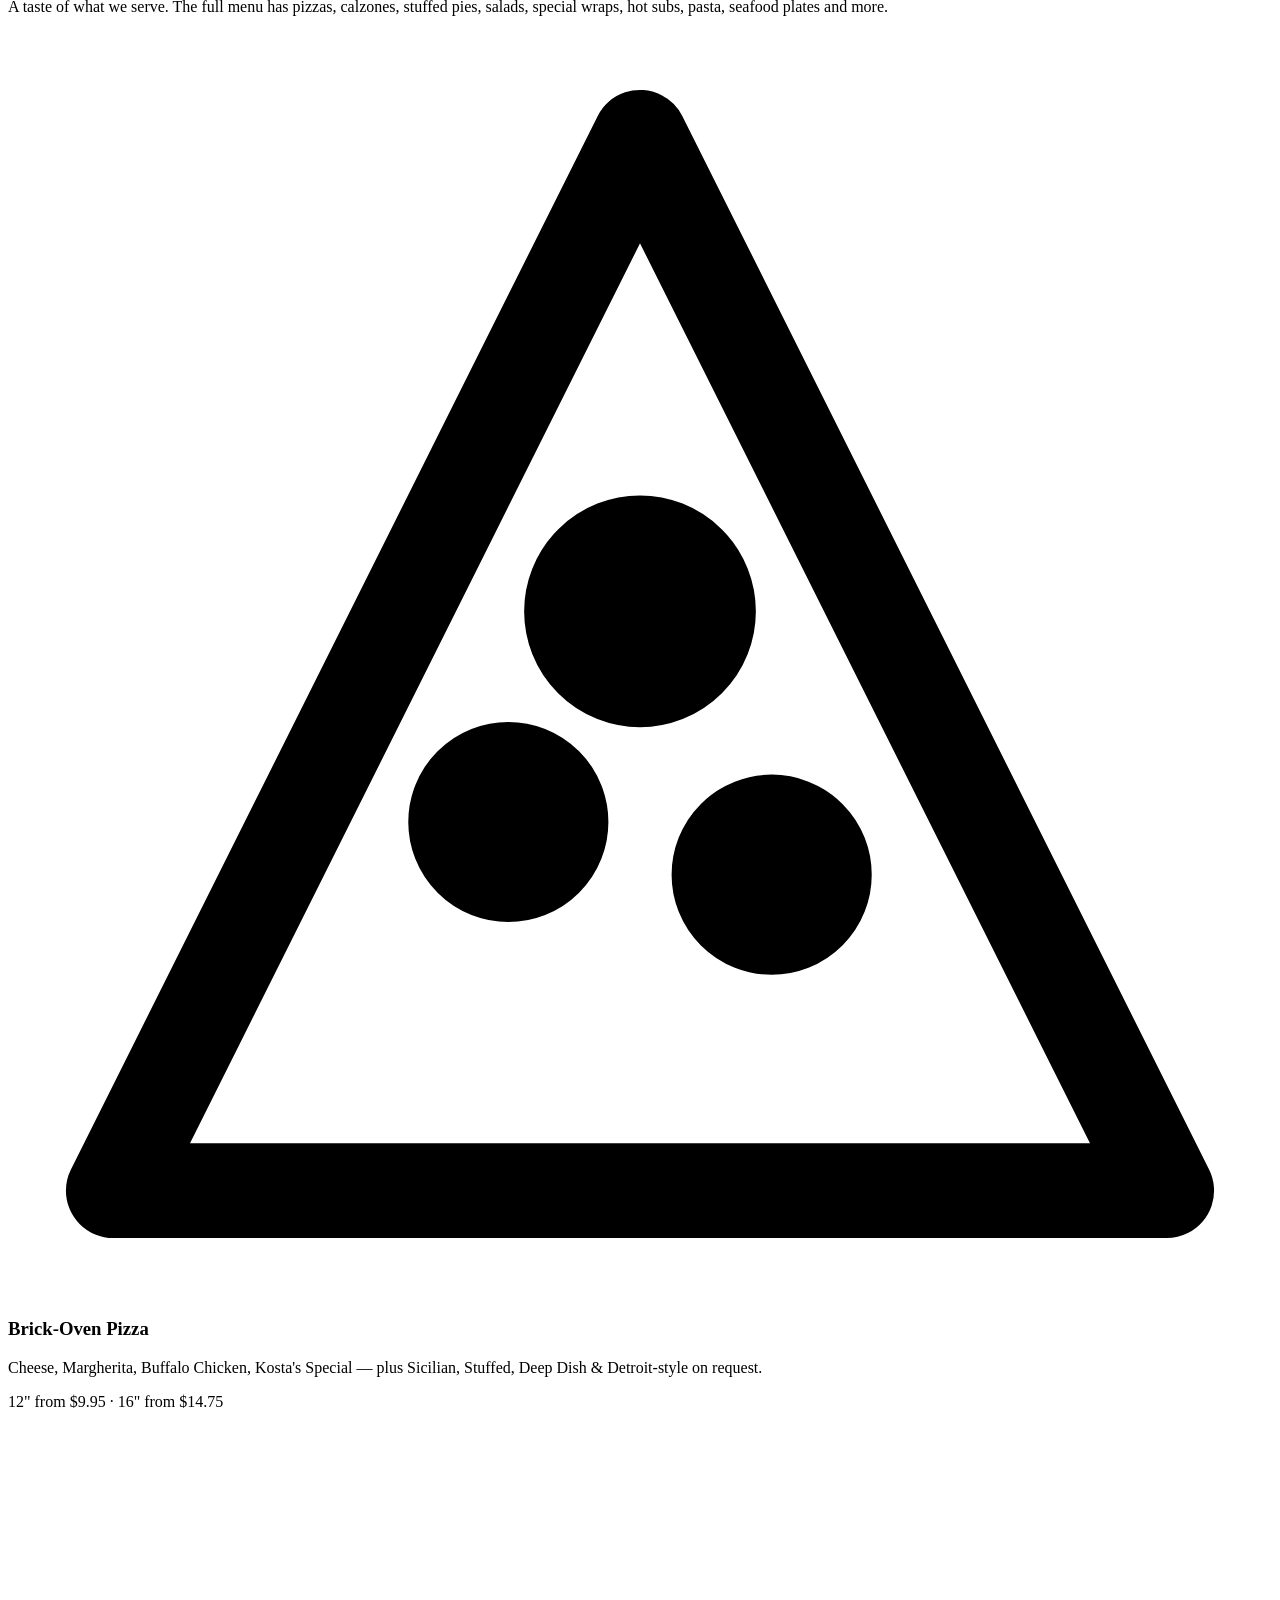
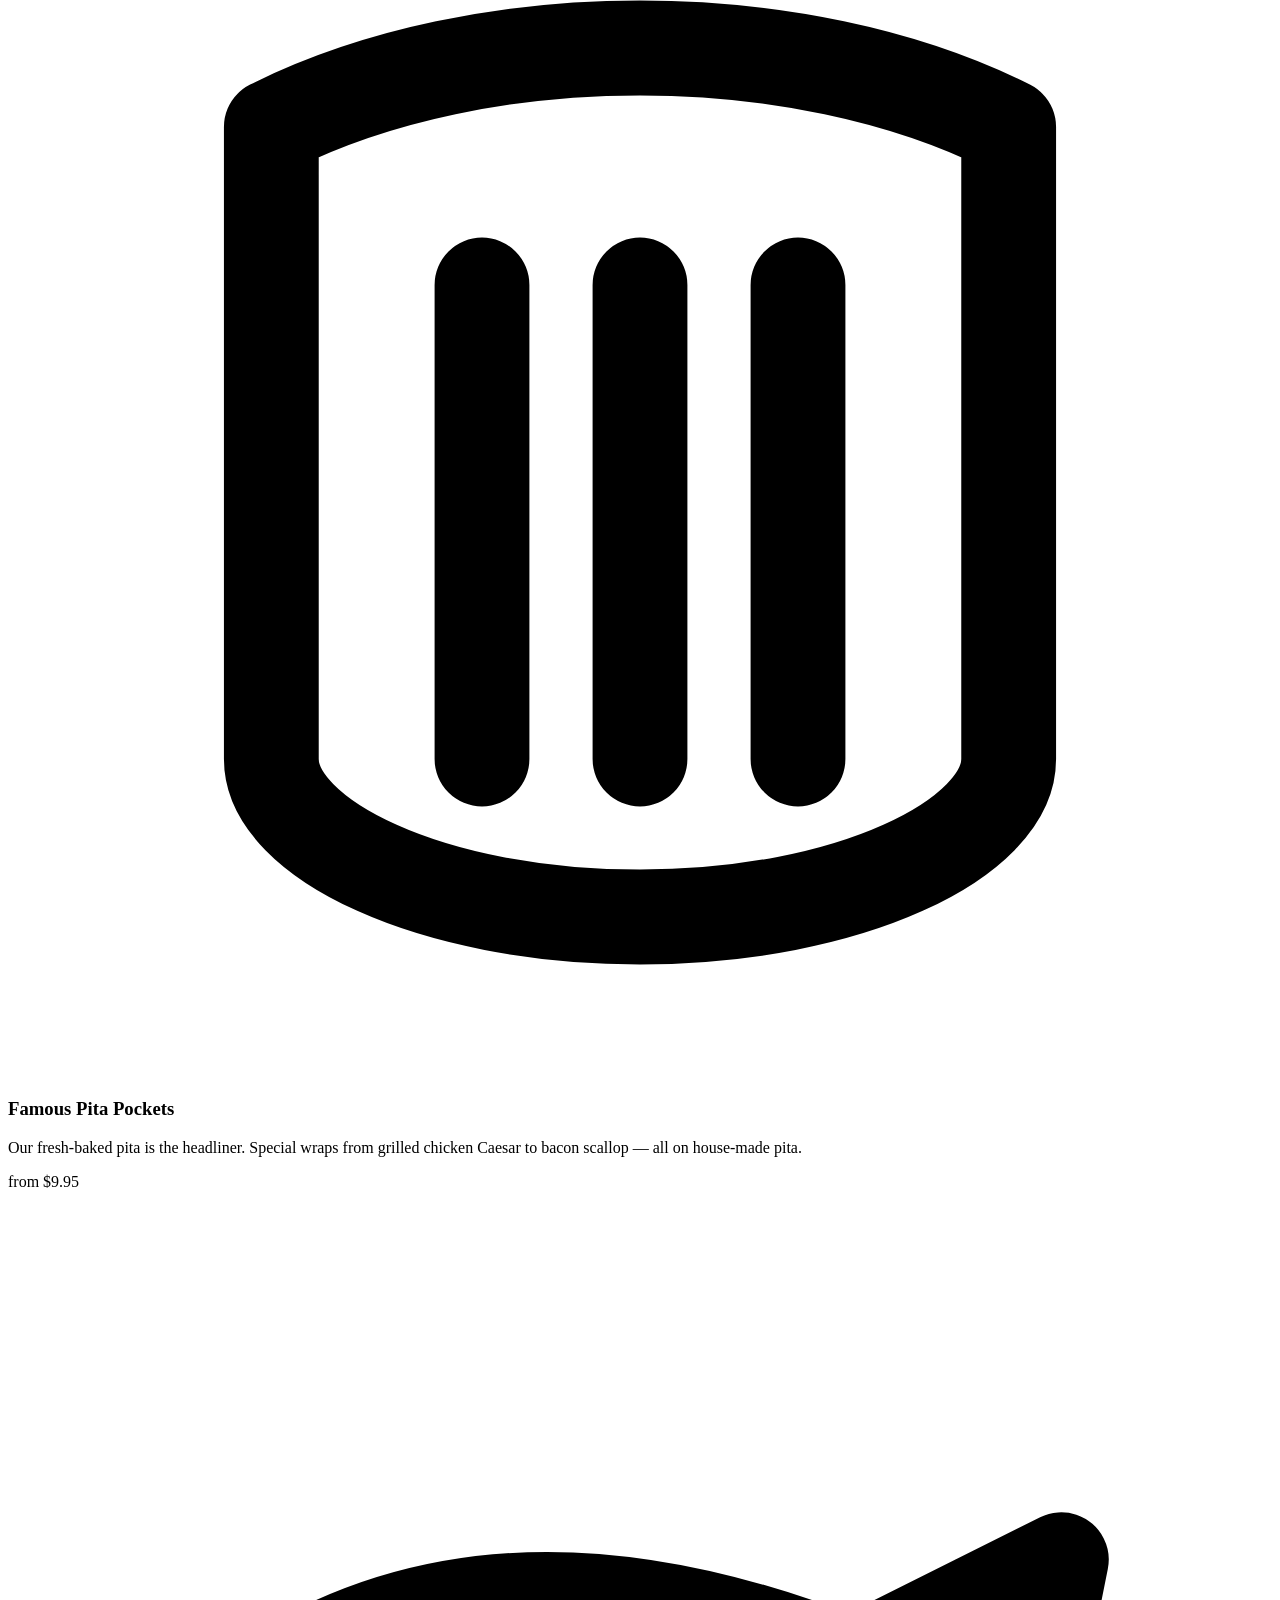
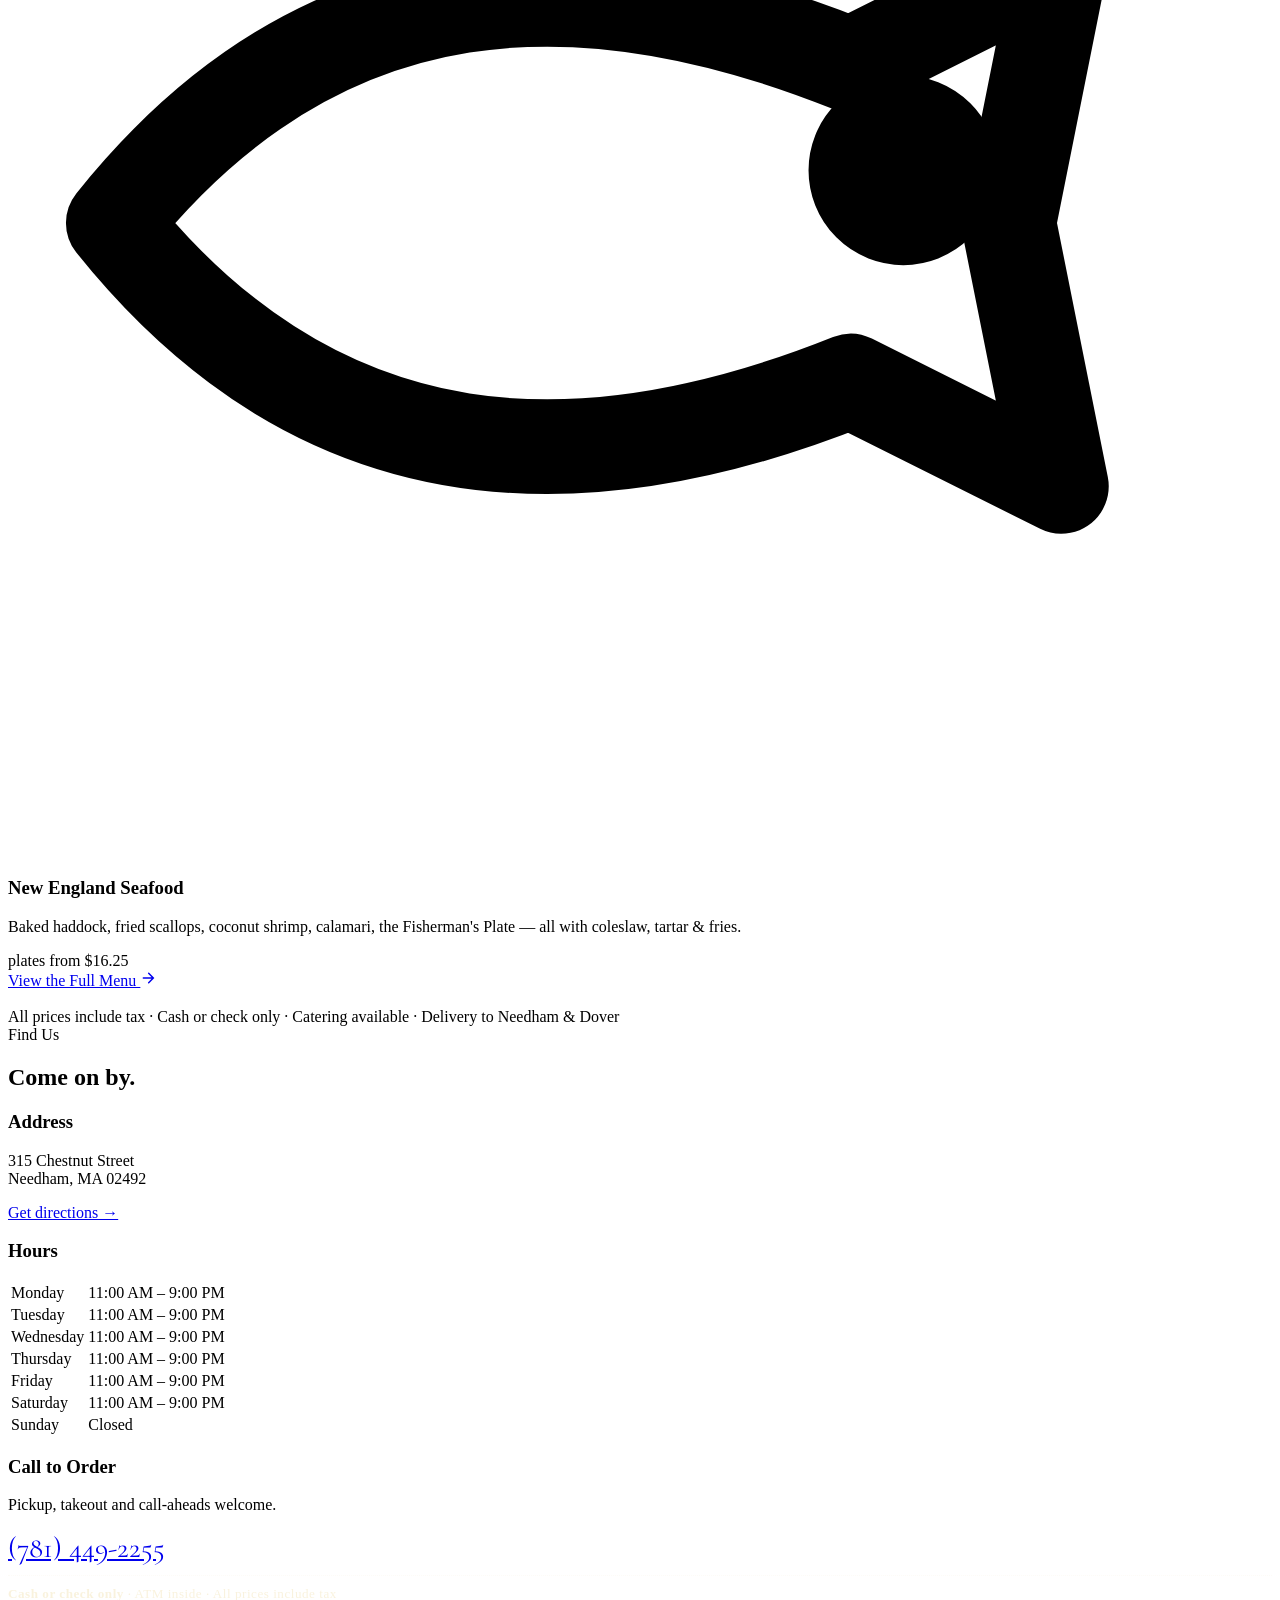
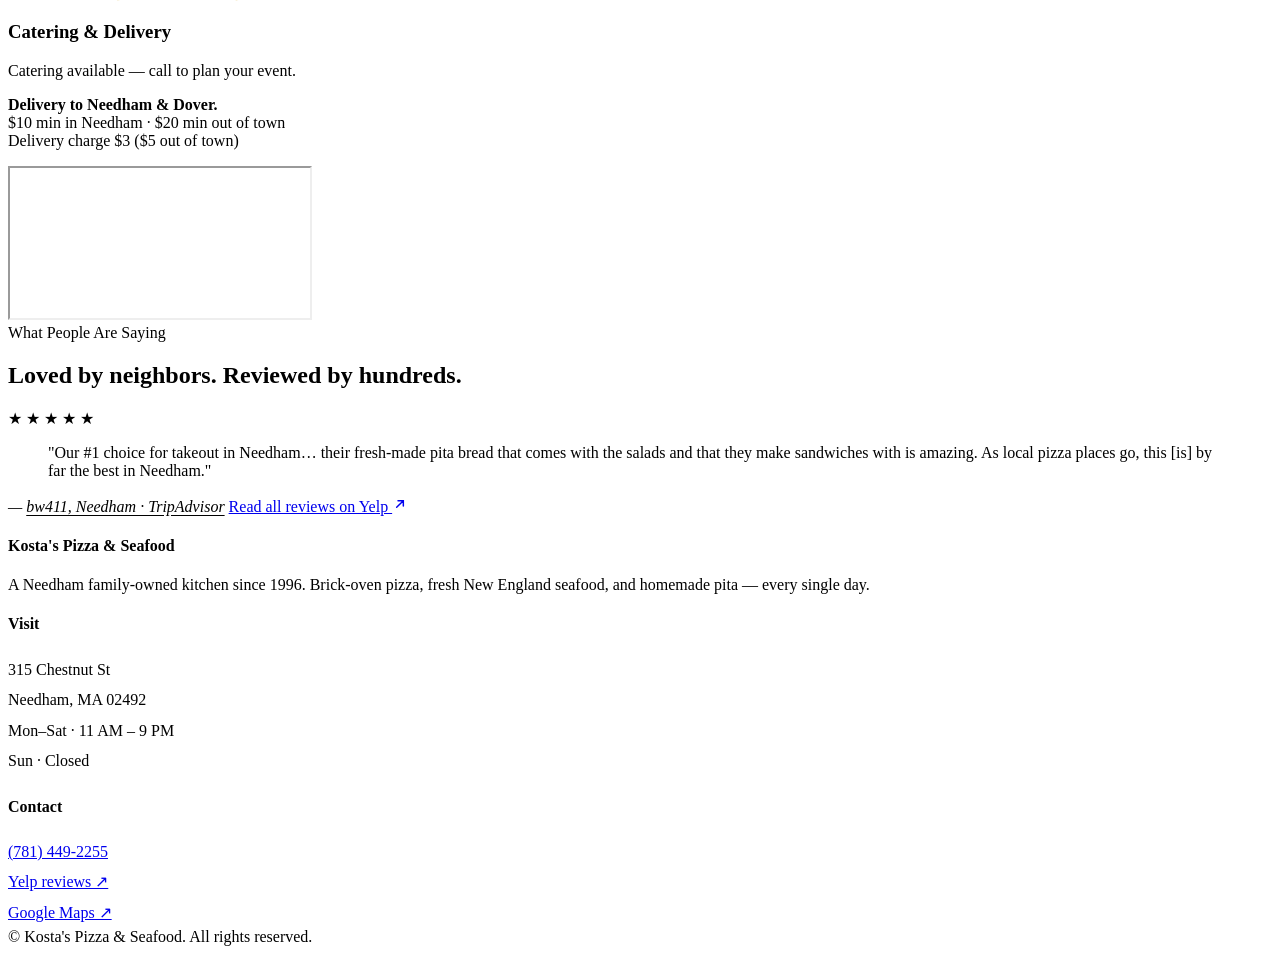
==== commit 763a1e5d: "Add files via upload" ====
--- a/index.html
+++ b/index.html
@@ -8,488 +8,7 @@
 <link rel="preconnect" href="https://fonts.googleapis.com">
 <link rel="preconnect" href="https://fonts.gstatic.com" crossorigin>
 <link href="https://fonts.googleapis.com/css2?family=Cormorant+Garamond:ital,wght@0,400;0,500;0,600;0,700;1,400&family=Inter:wght@300;400;500;600;700&family=Pinyon+Script&display=swap" rel="stylesheet">
-<style>
-  :root{
-    --navy:#1a3a5c;
-    --navy-deep:#11233a;
-    --navy-ink:#0c1a2d;
-    --cream:#f6eccf;
-    --cream-soft:#fbf5e4;
-    --paper:#fdfaf2;
-    --gold:#c4a052;
-    --gold-bright:#d8b566;
-    --ink:#1a2236;
-    --muted:#5a6376;
-    --line:rgba(26,58,92,.18);
-    --shadow-lg:0 30px 60px -25px rgba(12,26,45,.45);
-    --shadow-md:0 14px 30px -18px rgba(12,26,45,.35);
-  }
-
-  *{box-sizing:border-box}
-  html{scroll-behavior:smooth}
-  body{
-    margin:0;
-    font-family:'Inter', system-ui, -apple-system, Segoe UI, Roboto, sans-serif;
-    color:var(--ink);
-    background:var(--paper);
-    line-height:1.6;
-    -webkit-font-smoothing:antialiased;
-  }
-  img{max-width:100%;display:block}
-  a{color:inherit}
-
-  h1,h2,h3,h4{
-    font-family:'Cormorant Garamond', Georgia, serif;
-    font-weight:600;
-    letter-spacing:.005em;
-    color:var(--navy-ink);
-    margin:0 0 .4em;
-    line-height:1.15;
-  }
-  h1{font-size:clamp(2.6rem, 5.8vw, 5rem); font-weight:700}
-  h2{font-size:clamp(2rem, 3.6vw, 3rem)}
-  h3{font-size:clamp(1.25rem, 1.8vw, 1.5rem)}
-  p{margin:0 0 1em}
-  .script{font-family:'Pinyon Script', cursive; font-weight:400}
-  .eyebrow{
-    font-family:'Inter', sans-serif;
-    font-weight:600;
-    text-transform:uppercase;
-    letter-spacing:.22em;
-    font-size:.78rem;
-    color:var(--gold);
-    margin-bottom:1rem;
-    display:inline-block;
-  }
-
-  .container{
-    width:min(1180px, 92%);
-    margin:0 auto;
-  }
-
-  /* ------------------ NAV ------------------ */
-  .nav{
-    position:fixed;
-    inset:0 0 auto 0;
-    z-index:50;
-    padding:18px 0;
-    transition:background .3s ease, box-shadow .3s ease, padding .3s ease;
-  }
-  .nav.scrolled{
-    background:rgba(253,250,242,.96);
-    box-shadow:0 1px 0 var(--line);
-    padding:10px 0;
-    backdrop-filter:saturate(160%) blur(8px);
-  }
-  .nav-inner{
-    display:flex;
-    align-items:center;
-    justify-content:space-between;
-    gap:20px;
-  }
-  .brand{
-    display:flex;align-items:center;gap:12px;
-    text-decoration:none;color:var(--cream);
-  }
-  .nav.scrolled .brand{color:var(--navy-ink)}
-  .brand-mark{
-    width:42px;height:42px;border-radius:50%;
-    background:var(--cream);
-    display:grid;place-items:center;
-    box-shadow:0 0 0 1px var(--gold) inset, 0 0 0 4px rgba(196,160,82,.15);
-    overflow:hidden;
-  }
-  .brand-mark svg{width:30px;height:30px;color:var(--navy)}
-  .brand-name{
-    font-family:'Cormorant Garamond', serif;
-    font-weight:700;font-size:1.45rem;letter-spacing:.01em;
-    line-height:1;
-  }
-  .brand-name span{display:block;font-size:.62rem;letter-spacing:.32em;font-family:'Inter',sans-serif;font-weight:600;opacity:.75;margin-top:4px}
-
-  .nav-links{display:flex;align-items:center;gap:30px}
-  .nav-links a{
-    color:var(--cream); text-decoration:none;
-    font-size:.92rem;font-weight:500;letter-spacing:.04em;
-    transition:color .2s ease, opacity .2s;
-    opacity:.92;
-  }
-  .nav.scrolled .nav-links a{color:var(--navy-ink)}
-  .nav-links a:hover{color:var(--gold-bright); opacity:1}
-  .nav.scrolled .nav-links a:hover{color:var(--gold)}
-  .nav-cta{
-    display:inline-flex;align-items:center;gap:8px;
-    background:var(--gold);color:var(--navy-deep)!important;
-    padding:9px 18px;border-radius:999px;
-    font-weight:600!important;
-    opacity:1!important;
-    box-shadow:0 6px 18px -8px rgba(196,160,82,.7);
-    transition:transform .2s ease, box-shadow .2s ease;
-  }
-  .nav-cta:hover{transform:translateY(-1px);box-shadow:0 10px 22px -8px rgba(196,160,82,.85);color:var(--navy-deep)!important}
-
-  .nav-toggle{
-    display:none;background:none;border:0;color:var(--cream);cursor:pointer;padding:8px;
-  }
-  .nav.scrolled .nav-toggle{color:var(--navy-ink)}
-
-  /* ------------------ HERO ------------------ */
-  .hero{
-    position:relative;
-    min-height:100vh;
-    color:var(--cream);
-    display:flex;align-items:center;justify-content:center;
-    text-align:center;
-    overflow:hidden;
-    isolation:isolate;
-    padding:140px 0 80px;
-  }
-  .hero::before{
-    content:"";
-    position:absolute;inset:0;z-index:-2;
-    background:
-      radial-gradient(1200px 600px at 50% 10%, rgba(196,160,82,.22), transparent 60%),
-      radial-gradient(900px 500px at 50% 110%, rgba(196,160,82,.18), transparent 65%),
-      linear-gradient(160deg, #0d1f33 0%, #1a3a5c 55%, #11233a 100%);
-  }
-  /* subtle pattern */
-  .hero::after{
-    content:"";
-    position:absolute;inset:0;z-index:-1;opacity:.08;
-    background-image:
-      radial-gradient(rgba(246,236,207,.4) 1px, transparent 1px);
-    background-size:24px 24px;
-    mask-image:radial-gradient(circle at center, black 30%, transparent 75%);
-  }
-  .hero-logo{
-    width:min(360px, 70%);
-    margin:0 auto 28px;
-    filter:drop-shadow(0 18px 40px rgba(0,0,0,.35));
-  }
-  .hero-logo .crest{
-    display:none;          /* hidden by default — only shows if logo.png is missing */
-    background:var(--cream);
-    border:2px solid var(--gold);
-    box-shadow:0 0 0 6px rgba(246,236,207,.08), var(--shadow-lg);
-    border-radius:14px;
-    padding:28px 26px 22px;
-    position:relative;
-  }
-  .hero-logo.no-logo-img .crest{ display:block; }
-  .hero-logo .crest::before,
-  .hero-logo .crest::after{
-    content:"";position:absolute;inset:8px;border:1px solid var(--gold);border-radius:8px;pointer-events:none;opacity:.55;
-  }
-  .hero-tag{
-    font-family:'Cormorant Garamond',serif;
-    font-style:italic;
-    font-size:clamp(1.1rem, 1.6vw, 1.35rem);
-    color:var(--cream);
-    opacity:.9;
-    margin:0 0 6px;
-  }
-  .hero h1{
-    color:var(--cream);
-    margin:0;
-    font-weight:700;
-  }
-  .hero-sub{
-    max-width:640px;margin:18px auto 32px;
-    font-size:1.08rem;
-    color:rgba(246,236,207,.85);
-  }
-  .hero-cta{display:flex;gap:14px;justify-content:center;flex-wrap:wrap}
-  .btn{
-    display:inline-flex;align-items:center;gap:10px;
-    padding:14px 26px;border-radius:999px;
-    font-weight:600;font-size:.95rem;letter-spacing:.04em;
-    text-decoration:none;
-    transition:transform .2s ease, box-shadow .2s ease, background .2s ease, color .2s ease;
-    cursor:pointer;border:0;
-  }
-  .btn-primary{background:var(--gold);color:var(--navy-deep);box-shadow:0 14px 28px -14px rgba(196,160,82,.9)}
-  .btn-primary:hover{transform:translateY(-2px);background:var(--gold-bright)}
-  .btn-ghost{
-    background:transparent;color:var(--cream);
-    box-shadow:inset 0 0 0 1.5px rgba(246,236,207,.65);
-  }
-  .btn-ghost:hover{background:rgba(246,236,207,.1);transform:translateY(-2px)}
-  .btn-dark{background:var(--navy);color:var(--cream);box-shadow:0 14px 28px -16px rgba(26,58,92,.6)}
-  .btn-dark:hover{background:var(--navy-deep);transform:translateY(-2px);color:var(--cream)}
-
-  .hero-scroll{
-    position:absolute;bottom:24px;left:50%;transform:translateX(-50%);
-    color:var(--cream);opacity:.7;font-size:.75rem;letter-spacing:.3em;text-transform:uppercase;
-    text-decoration:none;
-  }
-  .hero-scroll svg{display:block;margin:6px auto 0;animation:bob 2.2s ease-in-out infinite}
-  @keyframes bob{0%,100%{transform:translateY(0)}50%{transform:translateY(6px)}}
-
-  /* ------------------ SECTIONS ------------------ */
-  section{padding:110px 0;position:relative}
-  .section-head{text-align:center;margin-bottom:60px}
-  .section-head p{color:var(--muted);max-width:620px;margin:6px auto 0}
-  .rule{
-    width:60px;height:2px;background:var(--gold);margin:18px auto 0;border-radius:2px;
-    box-shadow:0 0 0 4px rgba(196,160,82,.12);
-  }
-
-  /* About */
-  .about{background:var(--paper)}
-  .about-grid{
-    display:grid;grid-template-columns:1.05fr 1fr;gap:60px;align-items:center;
-  }
-  .about-card{
-    background:var(--cream-soft);
-    border:1px solid var(--line);
-    border-radius:16px;
-    padding:42px 38px;
-    box-shadow:var(--shadow-md);
-    position:relative;
-  }
-  .about-card::before{
-    content:"";position:absolute;inset:10px;border:1px solid rgba(196,160,82,.45);border-radius:10px;pointer-events:none;
-  }
-  .about-card .est{
-    font-family:'Pinyon Script', cursive;
-    color:var(--gold);
-    font-size:2.2rem;line-height:1;margin-bottom:12px;
-  }
-  .about-card h2{margin-bottom:18px}
-  .about-card p{color:#2a3346;font-size:1.04rem}
-  .about-stats{
-    display:grid;grid-template-columns:repeat(3, 1fr);gap:14px;margin-top:26px;
-  }
-  .stat{
-    text-align:center;padding:18px 8px;
-    border:1px solid var(--line);border-radius:10px;background:#fff;
-  }
-  .stat b{
-    display:block;font-family:'Cormorant Garamond',serif;color:var(--navy);
-    font-size:1.8rem;font-weight:700;line-height:1;
-  }
-  .stat span{font-size:.7rem;letter-spacing:.18em;text-transform:uppercase;color:var(--muted)}
-
-  .about-photo{
-    aspect-ratio:4/5;
-    border-radius:16px;
-    background:
-      linear-gradient(180deg, rgba(12,26,45,.0) 50%, rgba(12,26,45,.55) 100%),
-      radial-gradient(circle at 30% 30%, #c08a4b, #6c3a17 70%);
-    box-shadow:var(--shadow-lg);
-    position:relative;overflow:hidden;
-    display:grid;place-items:center;
-    color:var(--cream);
-  }
-  .about-photo::after{
-    content:"Wood-fired since 1996";
-    position:absolute;bottom:20px;left:24px;right:24px;
-    font-family:'Cormorant Garamond',serif;font-style:italic;font-size:1.05rem;
-    opacity:.9;
-  }
-  .about-photo svg{width:35%;opacity:.85}
-
-  /* Menu */
-  .menu{
-    background:linear-gradient(180deg, var(--paper) 0%, #f4ecd8 100%);
-  }
-  .menu-categories{
-    display:grid;
-    grid-template-columns:repeat(2, 1fr);
-    gap:32px;
-  }
-  .menu-card{
-    background:#fff;
-    border:1px solid var(--line);
-    border-radius:14px;
-    padding:32px 30px;
-    box-shadow:var(--shadow-md);
-    position:relative;
-    transition:transform .3s ease, box-shadow .3s ease;
-  }
-  .menu-card:hover{transform:translateY(-4px);box-shadow:0 24px 40px -22px rgba(12,26,45,.45)}
-  .menu-card-head{
-    display:flex;align-items:center;gap:14px;
-    padding-bottom:18px;margin-bottom:18px;
-    border-bottom:1px dashed var(--line);
-  }
-  .menu-card-head .icon{
-    width:46px;height:46px;border-radius:50%;
-    background:var(--navy);color:var(--cream);
-    display:grid;place-items:center;flex:0 0 auto;
-    box-shadow:0 0 0 4px rgba(26,58,92,.08);
-  }
-  .menu-card-head h3{margin:0}
-  .menu-card-head small{color:var(--muted);font-size:.78rem;letter-spacing:.18em;text-transform:uppercase;display:block;margin-top:2px}
-  .menu-list{list-style:none;padding:0;margin:0}
-  .menu-list li{
-    display:flex;align-items:baseline;gap:12px;
-    padding:10px 0;
-    border-bottom:1px dotted rgba(26,58,92,.12);
-  }
-  .menu-list li:last-child{border-bottom:0}
-  .menu-list .name{
-    font-family:'Cormorant Garamond',serif;
-    font-size:1.15rem;color:var(--navy-ink);font-weight:600;
-    flex:0 0 auto;
-  }
-  .menu-list .dots{
-    flex:1;border-bottom:1px dotted rgba(26,58,92,.25);
-    transform:translateY(-4px);
-  }
-  .menu-list .price{
-    color:var(--gold);font-weight:600;font-size:.95rem;letter-spacing:.04em;
-    flex:0 0 auto;
-  }
-  .menu-list .sizes{
-    display:flex;gap:6px;flex:0 0 auto;flex-wrap:wrap;justify-content:flex-end;
-  }
-  .menu-list .size{
-    display:inline-flex;align-items:baseline;gap:5px;
-    background:rgba(196,160,82,.08);
-    color:var(--muted);
-    font-size:.74rem;letter-spacing:.04em;
-    padding:3px 10px;border-radius:999px;
-    font-weight:500;
-    white-space:nowrap;
-    border:1px solid rgba(196,160,82,.28);
-  }
-  .menu-list .size b{color:var(--gold);font-weight:700;font-size:.92rem;letter-spacing:0}
-  .menu-list .desc{
-    display:block;width:100%;color:var(--muted);font-size:.86rem;margin-top:2px;
-  }
-  .menu-list li{flex-wrap:wrap}
-  .menu-jump{
-    display:flex;flex-wrap:wrap;gap:10px;justify-content:center;
-    max-width:900px;margin:0 auto 60px;
-  }
-  .menu-jump a{
-    text-decoration:none;
-    background:#fff;
-    color:var(--navy);
-    padding:9px 18px;border-radius:999px;
-    font-size:.82rem;font-weight:600;letter-spacing:.04em;
-    border:1px solid var(--line);
-    transition:all .2s ease;
-  }
-  .menu-jump a:hover{
-    background:var(--navy);color:var(--cream);border-color:var(--navy);
-    transform:translateY(-1px);
-    box-shadow:0 8px 18px -10px rgba(26,58,92,.6);
-  }
-  .menu-note-pill{
-    display:inline-block;
-    background:rgba(196,160,82,.12);
-    border:1px solid rgba(196,160,82,.35);
-    color:var(--navy-ink);
-    font-size:.78rem;letter-spacing:.16em;text-transform:uppercase;font-weight:600;
-    padding:6px 14px;border-radius:999px;margin-top:14px;
-  }
-  .menu-note{
-    text-align:center;margin-top:40px;color:var(--muted);font-size:.92rem;
-  }
-  .menu-note a{color:var(--navy);font-weight:600;text-decoration:underline;text-decoration-color:var(--gold);text-underline-offset:4px}
-
-  /* Visit (Location & Hours) */
-  .visit{background:var(--navy-ink);color:var(--cream)}
-  .visit h2{color:var(--cream)}
-  .visit .eyebrow{color:var(--gold-bright)}
-  .visit-grid{
-    display:grid;grid-template-columns:1fr 1fr;gap:50px;align-items:stretch;
-  }
-  .visit-info{
-    display:flex;flex-direction:column;gap:22px;
-  }
-  .info-card{
-    background:rgba(246,236,207,.06);
-    border:1px solid rgba(246,236,207,.12);
-    border-radius:14px;
-    padding:24px 26px;
-    backdrop-filter:blur(6px);
-  }
-  .info-card h3{color:var(--cream);margin-bottom:10px}
-  .info-card p, .info-card a{color:rgba(246,236,207,.85);text-decoration:none}
-  .info-card a:hover{color:var(--gold-bright)}
-  .hours-table{width:100%;border-collapse:collapse;margin-top:6px}
-  .hours-table td{padding:7px 0;font-size:.95rem;border-bottom:1px dotted rgba(246,236,207,.18)}
-  .hours-table tr:last-child td{border-bottom:0}
-  .hours-table td:last-child{text-align:right;color:var(--cream)}
-  .closed{color:#e6a48a !important}
-  .visit-map{
-    border-radius:14px;overflow:hidden;
-    box-shadow:var(--shadow-lg);
-    min-height:420px;
-    border:1px solid rgba(246,236,207,.18);
-  }
-  .visit-map iframe{width:100%;height:100%;border:0;min-height:420px;filter:saturate(.9) contrast(1.02)}
-
-  /* Reviews / Yelp */
-  .reviews{
-    background:linear-gradient(180deg, #f4ecd8 0%, var(--paper) 100%);
-    text-align:center;
-  }
-  .reviews-card{
-    max-width:760px;margin:0 auto;
-    background:#fff;border:1px solid var(--line);border-radius:16px;
-    padding:48px 36px;
-    box-shadow:var(--shadow-md);
-    position:relative;
-  }
-  .reviews-card .stars{
-    color:var(--gold);font-size:1.5rem;letter-spacing:.15em;margin-bottom:10px;
-  }
-  .reviews-card blockquote{
-    font-family:'Cormorant Garamond',serif;font-style:italic;font-size:1.35rem;
-    color:var(--navy-ink);margin:18px 0 22px;line-height:1.4;
-  }
-  .reviews-card cite{
-    display:block;font-style:normal;color:var(--muted);font-size:.85rem;letter-spacing:.16em;text-transform:uppercase;margin-bottom:30px;
-  }
-
-  /* Footer */
-  footer{
-    background:#0a1626;color:rgba(246,236,207,.75);
-    padding:60px 0 30px;
-  }
-  .footer-grid{
-    display:grid;grid-template-columns:1.4fr 1fr 1fr;gap:40px;
-    padding-bottom:36px;border-bottom:1px solid rgba(246,236,207,.08);
-  }
-  footer h4{color:var(--cream);font-size:1.15rem;margin-bottom:14px}
-  footer a{color:rgba(246,236,207,.75);text-decoration:none}
-  footer a:hover{color:var(--gold-bright)}
-  .copyright{
-    margin-top:24px;font-size:.82rem;text-align:center;color:rgba(246,236,207,.5);letter-spacing:.06em;
-  }
-  .footer-brand p{margin-top:10px;max-width:38ch;font-size:.92rem}
-
-  /* Reveal animation */
-  .reveal{opacity:0;transform:translateY(20px);transition:opacity .8s ease, transform .8s ease}
-  .reveal.in{opacity:1;transform:none}
-
-  /* Mobile */
-  @media (max-width: 860px){
-    .nav-links{
-      position:absolute;top:100%;left:0;right:0;
-      background:rgba(13,31,51,.98);
-      flex-direction:column;align-items:stretch;gap:0;
-      padding:16px 0;
-      max-height:0;overflow:hidden;transition:max-height .35s ease;
-    }
-    .nav.scrolled .nav-links{background:rgba(253,250,242,.98)}
-    .nav-links a{padding:14px 24px;color:var(--cream)!important}
-    .nav.scrolled .nav-links a{color:var(--navy-ink)!important}
-    .nav-links a.nav-cta{margin:10px 24px;text-align:center;justify-content:center;color:var(--navy-deep)!important}
-    .nav-links.open{max-height:480px}
-    .nav-toggle{display:inline-flex}
-    section{padding:80px 0}
-    .about-grid, .visit-grid, .menu-categories, .footer-grid{
-      grid-template-columns:1fr;gap:30px;
-    }
-    .about-photo{aspect-ratio:5/4;max-height:340px;width:100%}
-    .visit-map{min-height:320px}
-  }
-</style>
+<link rel="stylesheet" href="styles.css">
 </head>
 <body>
 
@@ -498,7 +17,6 @@
   <div class="container nav-inner">
     <a href="#top" class="brand" aria-label="Kosta's home">
       <span class="brand-mark" aria-hidden="true">
-        <!-- tiny chef silhouette as nav mark -->
         <svg viewBox="0 0 64 64" fill="none" stroke="currentColor" stroke-width="2.4" stroke-linecap="round" stroke-linejoin="round">
           <path d="M20 30c-5 0-9-4-9-9s4-9 9-9c2-4 6-6 10-6s8 2 10 6c5 0 9 4 9 9s-4 9-9 9"/>
           <path d="M20 30v18a4 4 0 0 0 4 4h16a4 4 0 0 0 4-4V30"/>
@@ -512,7 +30,7 @@
     </button>
     <div class="nav-links" id="navLinks">
       <a href="#story">Our Story</a>
-      <a href="#menu">Menu</a>
+      <a href="menu.html">Menu</a>
       <a href="#visit">Visit</a>
       <a href="#reviews">Reviews</a>
       <a class="nav-cta" href="tel:+17814492255">
@@ -527,23 +45,19 @@
 <header class="hero" id="top">
   <div class="container">
     <div class="hero-logo">
-      <!-- If a real logo file (logo.png) sits next to this HTML, it will replace the SVG crest. -->
       <picture>
         <source srcset="logo.png" type="image/png">
         <img src="logo.png" alt="Kosta's Pizza & Seafood logo"
              onerror="this.closest('.hero-logo').classList.add('no-logo-img');this.remove();">
       </picture>
       <div class="crest" data-fallback>
-        <!-- elegant typographic crest used when no logo.png is present -->
         <svg viewBox="0 0 360 200" xmlns="http://www.w3.org/2000/svg" aria-hidden="true">
           <g fill="none" stroke="#1a3a5c" stroke-linecap="round" stroke-linejoin="round" stroke-width="2.2">
-            <!-- chef -->
             <path d="M150 56c-9 0-16-7-16-16s7-16 16-16c3-7 11-12 19-12s16 5 19 12c9 0 16 7 16 16s-7 16-16 16"/>
             <path d="M150 56v32c0 6 5 11 11 11h28c6 0 11-5 11-11V56"/>
             <path d="M162 76c4 2 14 2 18 0"/>
             <circle cx="167" cy="68" r="1.2" fill="#1a3a5c"/>
             <circle cx="183" cy="68" r="1.2" fill="#1a3a5c"/>
-            <!-- hand OK gesture -->
             <path d="M210 76c10 0 22 6 26 14M232 80a6 6 0 1 1 0 12 6 6 0 0 1 0-12zM238 86c4 0 8 2 10 6"/>
           </g>
           <text x="180" y="138" text-anchor="middle"
@@ -562,7 +76,7 @@
     <h1>Hand-tossed pizza.<br/>Fresh New England seafood.</h1>
     <p class="hero-sub">Family-owned and family-fed. Homemade pita, brick-oven pies, hearty gyros, and the kind of fried scallops that bring you back next week. Right on Chestnut Street.</p>
     <div class="hero-cta">
-      <a class="btn btn-primary" href="#menu">
+      <a class="btn btn-primary" href="menu.html">
         View the Menu
         <svg width="16" height="16" viewBox="0 0 24 24" fill="none" stroke="currentColor" stroke-width="2.2" stroke-linecap="round"><path d="M5 12h14M13 5l7 7-7 7"/></svg>
       </a>
@@ -595,7 +109,6 @@
         </div>
       </div>
       <div class="about-photo reveal" aria-hidden="true">
-        <!-- decorative pizza illustration -->
         <svg viewBox="0 0 200 200" fill="none" stroke="#f6eccf" stroke-width="2.2" stroke-linecap="round" stroke-linejoin="round">
           <circle cx="100" cy="100" r="86" stroke-width="3"/>
           <circle cx="100" cy="100" r="74"/>
@@ -611,24 +124,56 @@
   </div>
 </section>
 
-<!-- ====== MENU ====== -->
-<section class="menu" id="menu">
+<!-- ====== HIGHLIGHTS (Menu preview) ====== -->
+<section class="highlights" id="menu">
   <div class="container">
     <div class="section-head reveal">
       <span class="eyebrow">The Menu</span>
-      <h2>Famous fresh-baked pita pockets, wraps &amp; plates.</h2>
+      <h2>Pizza first. Pita pockets next. The rest? Just as good.</h2>
       <div class="rule"></div>
-      <p>Hand-tossed and house-made. Dine in, take out, or delivered to Needham &amp; Dover.</p>
-      <div class="menu-note-pill">All prices include tax · Cash or check only</div>
-    </div>
-
-    <nav class="menu-jump reveal" id="menuJump" aria-label="Menu categories"></nav>
-
-    <div class="menu-categories" id="menuCategories"></div>
-
-    <p class="menu-note reveal">
-      Catering available · Call <a href="tel:+17814492255">(781) 449-2255</a> to place an order or plan your event.
-    </p>
+      <p>A taste of what we serve. The full menu has pizzas, calzones, stuffed pies, salads, special wraps, hot subs, pasta, seafood plates and more.</p>
+    </div>
+
+    <div class="highlights-grid">
+
+      <div class="highlight-card reveal">
+        <div class="icon" aria-hidden="true">
+          <svg viewBox="0 0 24 24" fill="none" stroke="currentColor" stroke-width="1.8" stroke-linecap="round" stroke-linejoin="round"><path d="M12 2l10 20H2z"/><circle cx="12" cy="11" r="1.3" fill="currentColor"/><circle cx="9.5" cy="15" r="1" fill="currentColor"/><circle cx="14.5" cy="16" r="1" fill="currentColor"/></svg>
+        </div>
+        <h3>Brick-Oven Pizza</h3>
+        <p>Cheese, Margherita, Buffalo Chicken, Kosta's Special — plus Sicilian, Stuffed, Deep Dish &amp; Detroit-style on request.</p>
+        <span class="from">12" from $9.95 · 16" from $14.75</span>
+      </div>
+
+      <div class="highlight-card reveal">
+        <div class="icon" aria-hidden="true">
+          <svg viewBox="0 0 24 24" fill="none" stroke="currentColor" stroke-width="1.8" stroke-linecap="round" stroke-linejoin="round"><path d="M5 6c4-2 10-2 14 0M5 6v12c0 1.5 3 3 7 3s7-1.5 7-3V6"/><path d="M9 9v9M15 9v9M12 9v9"/></svg>
+        </div>
+        <h3>Famous Pita Pockets</h3>
+        <p>Our fresh-baked pita is the headliner. Special wraps from grilled chicken Caesar to bacon scallop — all on house-made pita.</p>
+        <span class="from">from $9.95</span>
+      </div>
+
+      <div class="highlight-card reveal">
+        <div class="icon" aria-hidden="true">
+          <svg viewBox="0 0 24 24" fill="none" stroke="currentColor" stroke-width="1.8" stroke-linecap="round" stroke-linejoin="round"><path d="M2 12c4-5 9-5 14-3l4-2-1 5 1 5-4-2c-5 2-10 2-14-3z"/><circle cx="17" cy="11" r="0.9" fill="currentColor"/></svg>
+        </div>
+        <h3>New England Seafood</h3>
+        <p>Baked haddock, fried scallops, coconut shrimp, calamari, the Fisherman's Plate — all with coleslaw, tartar &amp; fries.</p>
+        <span class="from">plates from $16.25</span>
+      </div>
+
+    </div>
+
+    <div class="cta-row reveal">
+      <a class="btn btn-primary" href="menu.html">
+        View the Full Menu
+        <svg width="16" height="16" viewBox="0 0 24 24" fill="none" stroke="currentColor" stroke-width="2.2" stroke-linecap="round"><path d="M5 12h14M13 5l7 7-7 7"/></svg>
+      </a>
+      <div class="menu-note" style="margin-top:18px">
+        All prices include tax · Cash or check only · Catering available · Delivery to Needham &amp; Dover
+      </div>
+    </div>
   </div>
 </section>
 
@@ -757,99 +302,6 @@
 </footer>
 
 <script src="menu.js"></script>
-<script>
-  // -- Sticky nav background on scroll --
-  const nav = document.getElementById('nav');
-  const onScroll = () => nav.classList.toggle('scrolled', window.scrollY > 30);
-  document.addEventListener('scroll', onScroll, { passive: true });
-  onScroll();
-
-  // -- Mobile nav toggle --
-  const toggle = document.getElementById('navToggle');
-  const links = document.getElementById('navLinks');
-  toggle.addEventListener('click', () => {
-    const open = links.classList.toggle('open');
-    toggle.setAttribute('aria-expanded', open ? 'true' : 'false');
-  });
-  // Close menu when a link is clicked (mobile)
-  links.querySelectorAll('a').forEach(a => a.addEventListener('click', () => {
-    links.classList.remove('open');
-    toggle.setAttribute('aria-expanded', 'false');
-  }));
-
-  // (Logo fallback is now handled purely in CSS: the SVG crest is hidden
-  //  by default, and the img's onerror handler adds `.no-logo-img` to the
-  //  wrapper if logo.png is missing — which is the only case the crest shows.)
-
-  // -- Menu rendering from menu.js --------------------------------------
-  // Icons keyed by category id. Adding a new id? Drop a new <svg> here.
-  const MENU_ICONS = {
-    grill:           '<svg viewBox="0 0 24 24" fill="none" stroke="currentColor" stroke-width="1.8" stroke-linecap="round" stroke-linejoin="round"><path d="M12 2c1 4.5 5 5.5 5 11a5 5 0 0 1-10 0c0-2.5 1.5-3 1.5-6 1.5 1 3.5 1 3.5-5z"/><path d="M9 16a3 3 0 0 0 6 0"/></svg>',
-    plates:          '<svg viewBox="0 0 24 24" fill="none" stroke="currentColor" stroke-width="1.8" stroke-linecap="round" stroke-linejoin="round"><circle cx="12" cy="12" r="9"/><circle cx="12" cy="12" r="5"/></svg>',
-    seafood:         '<svg viewBox="0 0 24 24" fill="none" stroke="currentColor" stroke-width="1.8" stroke-linecap="round" stroke-linejoin="round"><path d="M2 12c4-5 9-5 14-3l4-2-1 5 1 5-4-2c-5 2-10 2-14-3z"/><circle cx="17" cy="11" r="0.9" fill="currentColor"/></svg>',
-    wings:           '<svg viewBox="0 0 24 24" fill="none" stroke="currentColor" stroke-width="1.8" stroke-linecap="round" stroke-linejoin="round"><path d="M16 3a5 5 0 0 0-5 5c0 2-1 3-3 3-2 0-3 1.5-3 3.5a3.5 3.5 0 0 0 7 0c0-2 1-3 3-3a5 5 0 0 0 1-9.9z"/></svg>',
-    "seafood-sides": '<svg viewBox="0 0 24 24" fill="none" stroke="currentColor" stroke-width="1.8" stroke-linecap="round" stroke-linejoin="round"><path d="M5 7c3-3 11-3 14 0M19 7c0 3-1 5 0 9M19 16c-4 3-10 3-14 0M5 16c-2-2-3-5-3-9"/><circle cx="7" cy="10" r="0.8" fill="currentColor"/></svg>',
-    fries:           '<svg viewBox="0 0 24 24" fill="none" stroke="currentColor" stroke-width="1.8" stroke-linecap="round" stroke-linejoin="round"><path d="M6 8h12l-2 13H8z"/><path d="M9 8V4M12 8V3M15 8V5"/></svg>',
-    apps:            '<svg viewBox="0 0 24 24" fill="none" stroke="currentColor" stroke-width="1.8" stroke-linecap="round" stroke-linejoin="round"><path d="M3 5l9 17 9-17z"/><circle cx="12" cy="11" r="1.2" fill="currentColor"/><circle cx="9" cy="15" r="1" fill="currentColor"/><circle cx="14" cy="16" r="1" fill="currentColor"/></svg>',
-    "soup-desserts": '<svg viewBox="0 0 24 24" fill="none" stroke="currentColor" stroke-width="1.8" stroke-linecap="round" stroke-linejoin="round"><path d="M2 12h20v2a8 8 0 0 1-16 0z"/><path d="M7 8c0-2 2-2 2-4M12 8c0-2 2-2 2-4M17 8c0-2 2-2 2-4"/></svg>',
-    "default":       '<svg viewBox="0 0 24 24" fill="none" stroke="currentColor" stroke-width="1.8" stroke-linecap="round"><circle cx="12" cy="12" r="9"/></svg>'
-  };
-
-  function escapeHtml(s){
-    return String(s).replace(/[&<>"']/g, c => ({"&":"&amp;","<":"&lt;",">":"&gt;",'"':"&quot;","'":"&#39;"}[c]));
-  }
-
-  function renderMenu(){
-    const data = window.KOSTAS_MENU;
-    const wrap = document.getElementById('menuCategories');
-    const jump = document.getElementById('menuJump');
-    if (!wrap || !Array.isArray(data)) return;
-
-    wrap.innerHTML = data.map(cat => `
-      <div class="menu-card reveal" id="cat-${escapeHtml(cat.id)}">
-        <div class="menu-card-head">
-          <span class="icon" aria-hidden="true">${MENU_ICONS[cat.id] || MENU_ICONS.default}</span>
-          <div>
-            <h3>${escapeHtml(cat.title)}</h3>
-            ${cat.subtitle ? `<small>${escapeHtml(cat.subtitle)}</small>` : ''}
-          </div>
-        </div>
-        <ul class="menu-list">
-          ${cat.items.map(item => {
-            const priceHtml = item.sizes
-              ? `<span class="sizes">${item.sizes.map(s =>
-                  `<span class="size">${escapeHtml(s.label)} <b>$${escapeHtml(s.price)}</b></span>`
-                ).join('')}</span>`
-              : `<span class="price">$${escapeHtml(item.price || '')}</span>`;
-            return `
-              <li>
-                <span class="name">${escapeHtml(item.name)}</span>
-                <span class="dots"></span>
-                ${priceHtml}
-                ${item.desc ? `<span class="desc">${escapeHtml(item.desc)}</span>` : ''}
-              </li>`;
-          }).join('')}
-        </ul>
-      </div>
-    `).join('');
-
-    if (jump) {
-      jump.innerHTML = data.map(cat =>
-        `<a href="#cat-${escapeHtml(cat.id)}">${escapeHtml(cat.title)}</a>`
-      ).join('');
-    }
-  }
-
-  renderMenu();
-
-  // -- Scroll reveal (runs AFTER renderMenu so dynamic cards animate too) --
-  const io = new IntersectionObserver(entries => {
-    entries.forEach(e => { if (e.isIntersecting) { e.target.classList.add('in'); io.unobserve(e.target); }});
-  }, { threshold: 0.12 });
-  document.querySelectorAll('.reveal').forEach(el => io.observe(el));
-
-  // -- Current year in footer --
-  document.getElementById('year').textContent = new Date().getFullYear();
-</script>
+<script src="site.js"></script>
 </body>
 </html>
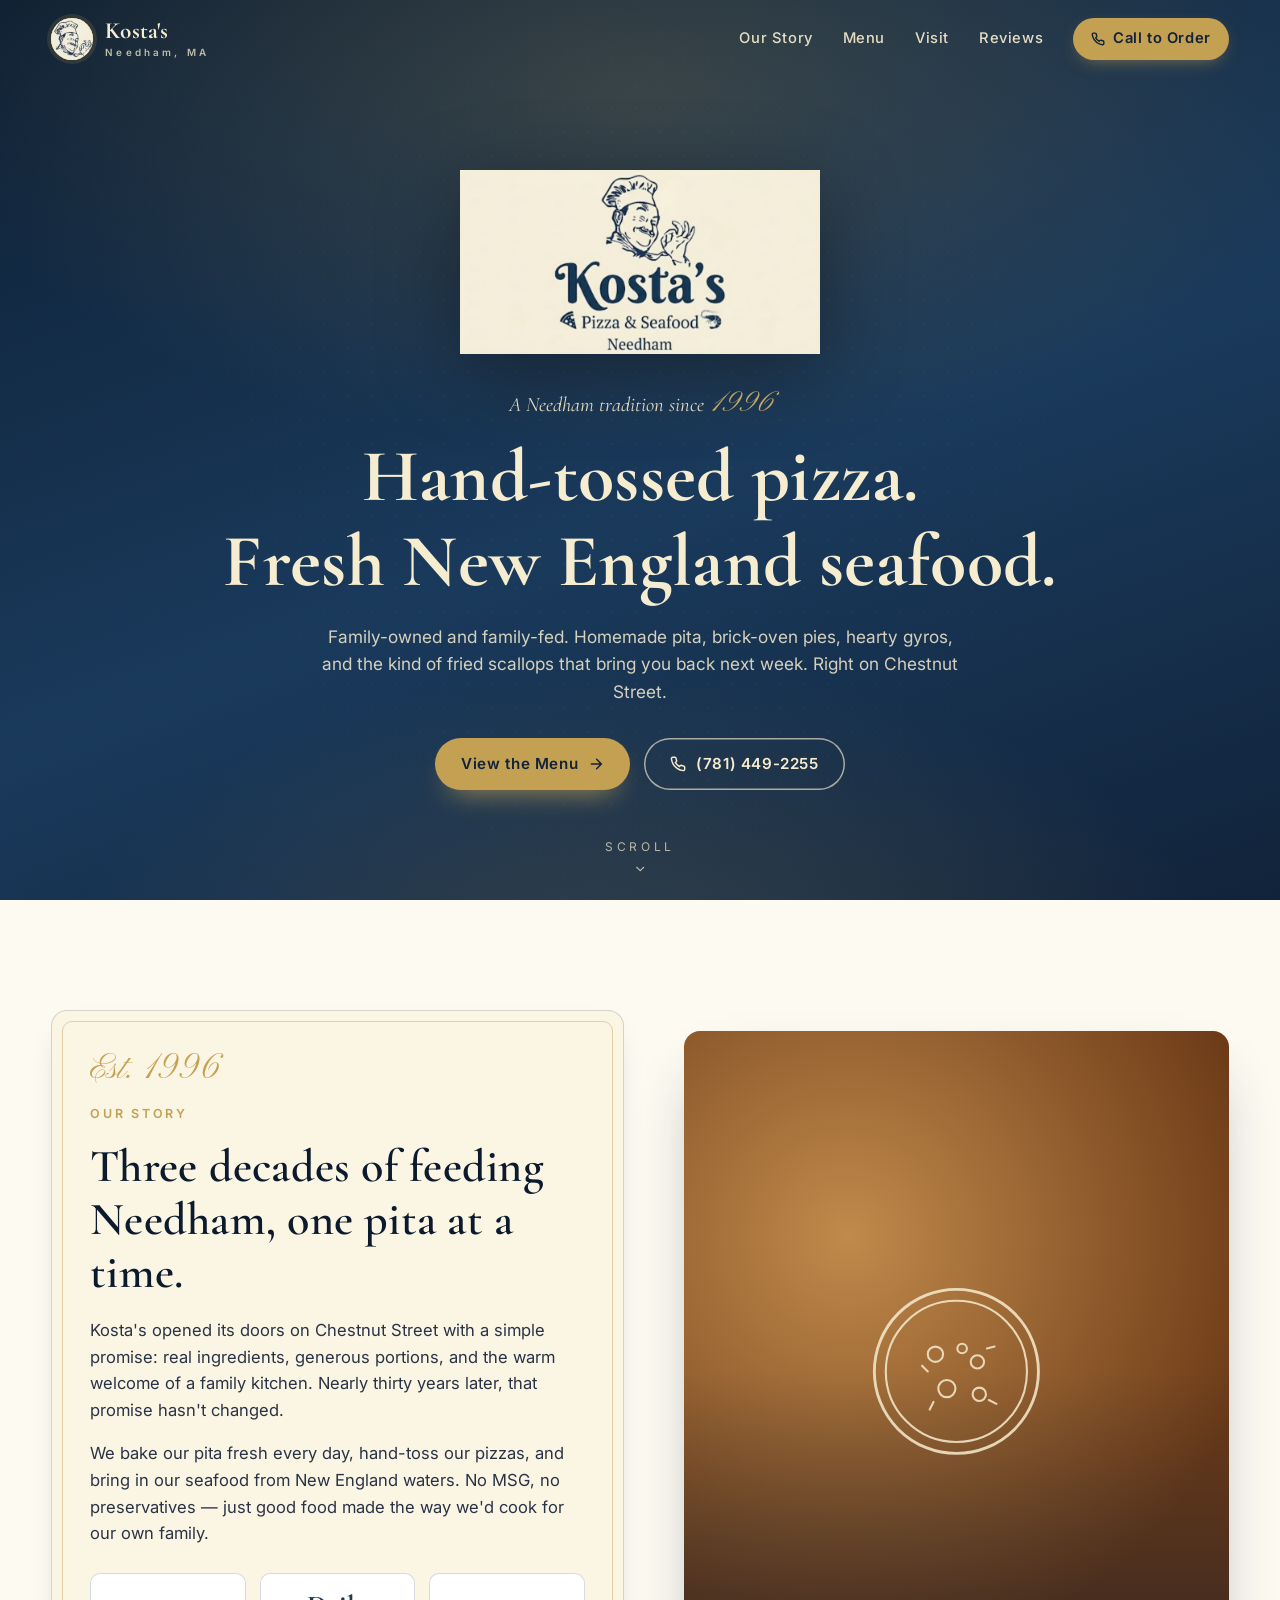
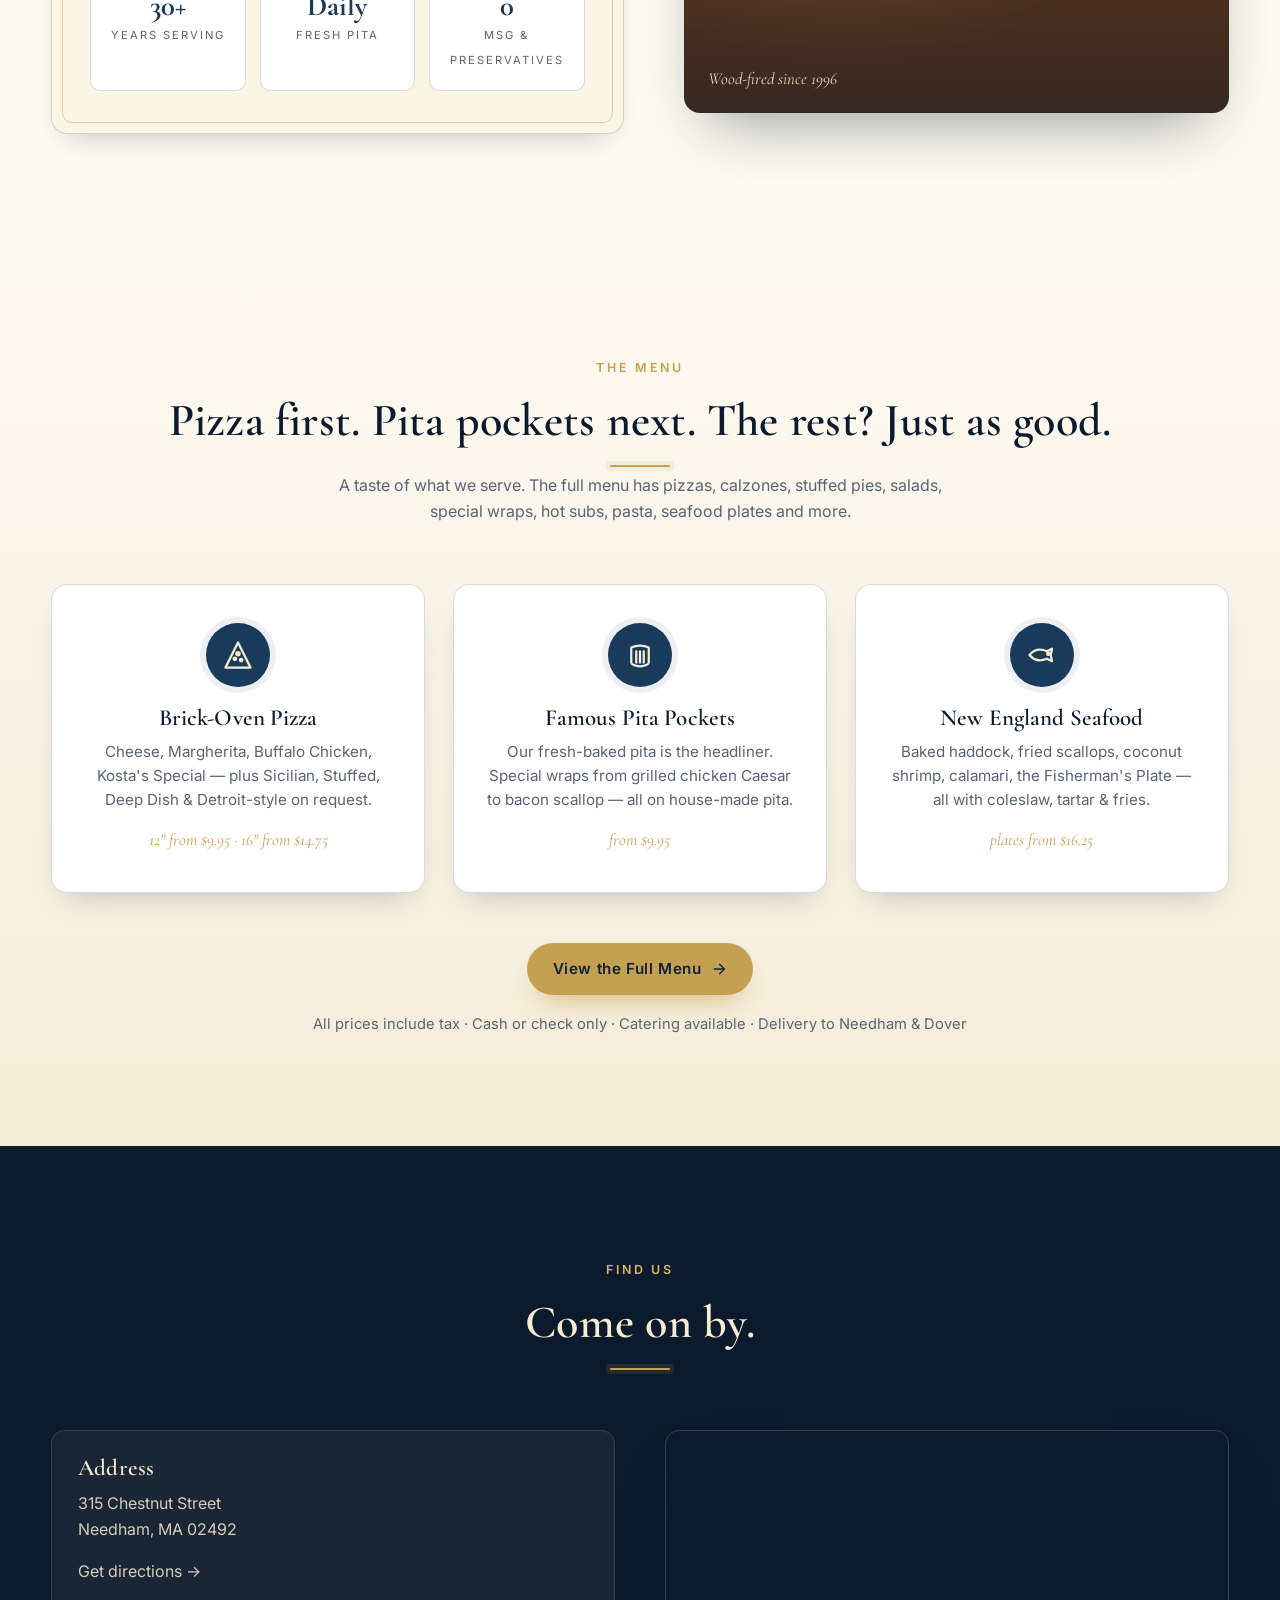
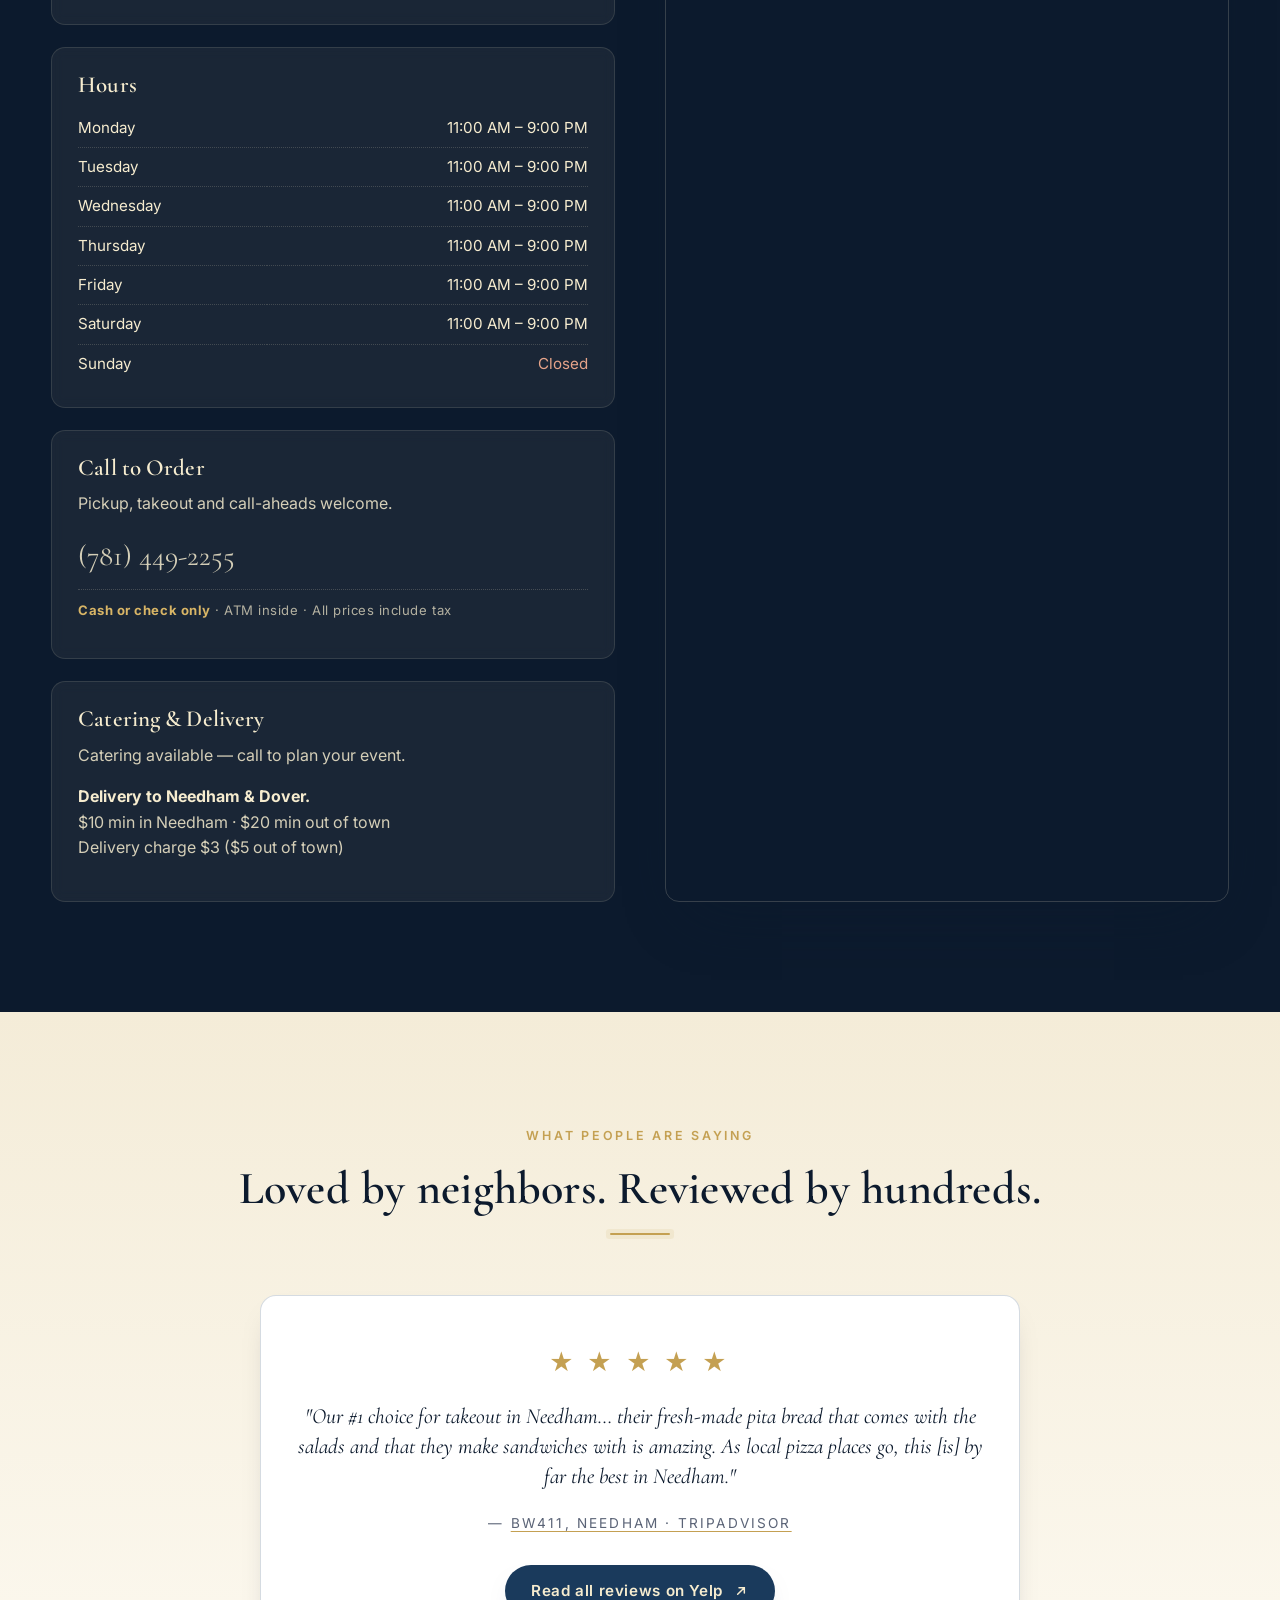
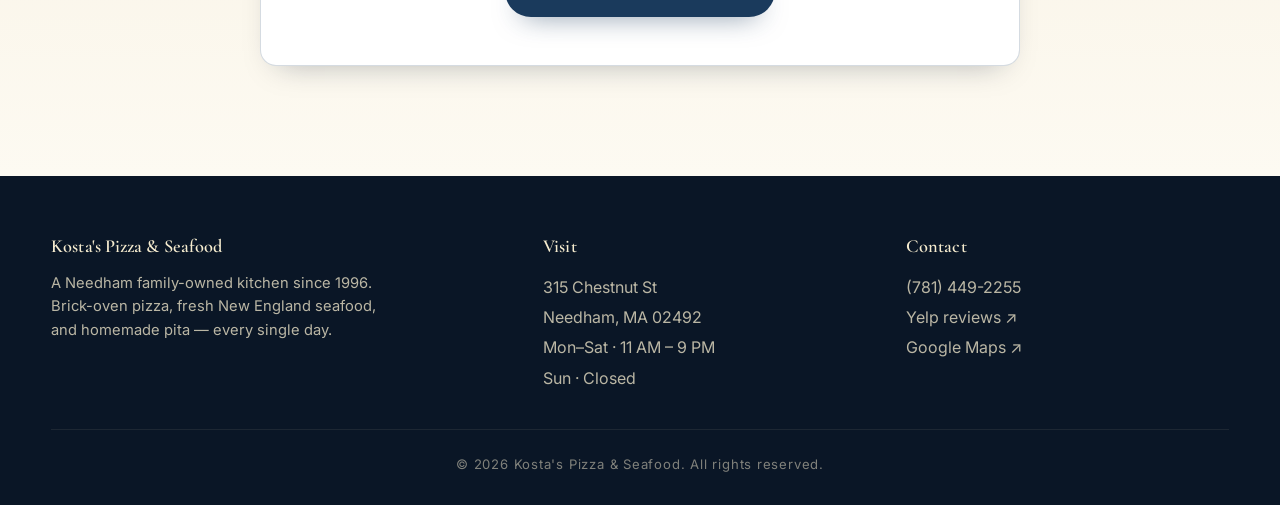
==== commit 48c8d39d: "Add files via upload" ====
--- a/index.html
+++ b/index.html
@@ -17,11 +17,7 @@
   <div class="container nav-inner">
     <a href="#top" class="brand" aria-label="Kosta's home">
       <span class="brand-mark" aria-hidden="true">
-        <svg viewBox="0 0 64 64" fill="none" stroke="currentColor" stroke-width="2.4" stroke-linecap="round" stroke-linejoin="round">
-          <path d="M20 30c-5 0-9-4-9-9s4-9 9-9c2-4 6-6 10-6s8 2 10 6c5 0 9 4 9 9s-4 9-9 9"/>
-          <path d="M20 30v18a4 4 0 0 0 4 4h16a4 4 0 0 0 4-4V30"/>
-          <path d="M27 41c2 1 8 1 10 0"/>
-        </svg>
+        <img src="chef.png" alt="">
       </span>
       <span class="brand-name">Kosta's<span>Needham, MA</span></span>
     </a>
--- a/styles.css
+++ b/styles.css
@@ -0,0 +1,585 @@
+/* =====================================================================
+   Kosta's Pizza & Seafood — Shared site styles
+   Loaded by index.html and menu.html.
+   ===================================================================== */
+
+:root{
+  --navy:#1a3a5c;
+  --navy-deep:#11233a;
+  --navy-ink:#0c1a2d;
+  --cream:#f6eccf;
+  --cream-soft:#fbf5e4;
+  --paper:#fdfaf2;
+  --gold:#c4a052;
+  --gold-bright:#d8b566;
+  --ink:#1a2236;
+  --muted:#5a6376;
+  --line:rgba(26,58,92,.18);
+  --shadow-lg:0 30px 60px -25px rgba(12,26,45,.45);
+  --shadow-md:0 14px 30px -18px rgba(12,26,45,.35);
+}
+
+*{box-sizing:border-box}
+html{scroll-behavior:smooth}
+body{
+  margin:0;
+  font-family:'Inter', system-ui, -apple-system, Segoe UI, Roboto, sans-serif;
+  color:var(--ink);
+  background:var(--paper);
+  line-height:1.6;
+  -webkit-font-smoothing:antialiased;
+}
+img{max-width:100%;display:block}
+a{color:inherit}
+
+h1,h2,h3,h4{
+  font-family:'Cormorant Garamond', Georgia, serif;
+  font-weight:600;
+  letter-spacing:.005em;
+  color:var(--navy-ink);
+  margin:0 0 .4em;
+  line-height:1.15;
+}
+h1{font-size:clamp(2.6rem, 5.8vw, 5rem); font-weight:700}
+h2{font-size:clamp(2rem, 3.6vw, 3rem)}
+h3{font-size:clamp(1.25rem, 1.8vw, 1.5rem)}
+p{margin:0 0 1em}
+.script{font-family:'Pinyon Script', cursive; font-weight:400}
+.eyebrow{
+  font-family:'Inter', sans-serif;
+  font-weight:600;
+  text-transform:uppercase;
+  letter-spacing:.22em;
+  font-size:.78rem;
+  color:var(--gold);
+  margin-bottom:1rem;
+  display:inline-block;
+}
+
+.container{
+  width:min(1180px, 92%);
+  margin:0 auto;
+}
+
+/* ------------------ NAV ------------------ */
+.nav{
+  position:fixed;
+  inset:0 0 auto 0;
+  z-index:50;
+  padding:18px 0;
+  transition:background .3s ease, box-shadow .3s ease, padding .3s ease;
+}
+.nav.scrolled{
+  background:rgba(253,250,242,.96);
+  box-shadow:0 1px 0 var(--line);
+  padding:10px 0;
+  backdrop-filter:saturate(160%) blur(8px);
+}
+.nav-inner{
+  display:flex;
+  align-items:center;
+  justify-content:space-between;
+  gap:20px;
+}
+.brand{
+  display:flex;align-items:center;gap:12px;
+  text-decoration:none;color:var(--cream);
+}
+.nav.scrolled .brand{color:var(--navy-ink)}
+.brand-mark{
+  width:42px;height:42px;border-radius:50%;
+  background:var(--cream);
+  display:grid;place-items:center;
+  box-shadow:0 0 0 1px var(--gold) inset, 0 0 0 4px rgba(196,160,82,.15);
+  overflow:hidden;
+}
+.brand-mark svg{width:30px;height:30px;color:var(--navy)}
+.brand-name{
+  font-family:'Cormorant Garamond', serif;
+  font-weight:700;font-size:1.45rem;letter-spacing:.01em;
+  line-height:1;
+}
+.brand-name span{display:block;font-size:.62rem;letter-spacing:.32em;font-family:'Inter',sans-serif;font-weight:600;opacity:.75;margin-top:4px}
+
+.nav-links{display:flex;align-items:center;gap:30px}
+.nav-links a{
+  color:var(--cream); text-decoration:none;
+  font-size:.92rem;font-weight:500;letter-spacing:.04em;
+  transition:color .2s ease, opacity .2s;
+  opacity:.92;
+}
+.nav.scrolled .nav-links a{color:var(--navy-ink)}
+.nav-links a:hover{color:var(--gold-bright); opacity:1}
+.nav.scrolled .nav-links a:hover{color:var(--gold)}
+.nav-cta{
+  display:inline-flex;align-items:center;gap:8px;
+  background:var(--gold);color:var(--navy-deep)!important;
+  padding:9px 18px;border-radius:999px;
+  font-weight:600!important;
+  opacity:1!important;
+  box-shadow:0 6px 18px -8px rgba(196,160,82,.7);
+  transition:transform .2s ease, box-shadow .2s ease;
+}
+.nav-cta:hover{transform:translateY(-1px);box-shadow:0 10px 22px -8px rgba(196,160,82,.85);color:var(--navy-deep)!important}
+
+.nav-toggle{
+  display:none;background:none;border:0;color:var(--cream);cursor:pointer;padding:8px;
+}
+.nav.scrolled .nav-toggle{color:var(--navy-ink)}
+
+/* ------------------ HERO (homepage) ------------------ */
+.hero{
+  position:relative;
+  min-height:100vh;
+  color:var(--cream);
+  display:flex;align-items:center;justify-content:center;
+  text-align:center;
+  overflow:hidden;
+  isolation:isolate;
+  padding:140px 0 80px;
+}
+.hero::before{
+  content:"";
+  position:absolute;inset:0;z-index:-2;
+  background:
+    radial-gradient(1200px 600px at 50% 10%, rgba(196,160,82,.22), transparent 60%),
+    radial-gradient(900px 500px at 50% 110%, rgba(196,160,82,.18), transparent 65%),
+    linear-gradient(160deg, #0d1f33 0%, #1a3a5c 55%, #11233a 100%);
+}
+.hero::after{
+  content:"";
+  position:absolute;inset:0;z-index:-1;opacity:.08;
+  background-image:
+    radial-gradient(rgba(246,236,207,.4) 1px, transparent 1px);
+  background-size:24px 24px;
+  mask-image:radial-gradient(circle at center, black 30%, transparent 75%);
+}
+.hero-logo{
+  width:min(360px, 70%);
+  margin:0 auto 28px;
+  filter:drop-shadow(0 18px 40px rgba(0,0,0,.35));
+}
+.hero-logo .crest{
+  display:none;          /* hidden by default — only shows if logo.png is missing */
+  background:var(--cream);
+  border:2px solid var(--gold);
+  box-shadow:0 0 0 6px rgba(246,236,207,.08), var(--shadow-lg);
+  border-radius:14px;
+  padding:28px 26px 22px;
+  position:relative;
+}
+.hero-logo.no-logo-img .crest{ display:block; }
+.hero-logo .crest::before,
+.hero-logo .crest::after{
+  content:"";position:absolute;inset:8px;border:1px solid var(--gold);border-radius:8px;pointer-events:none;opacity:.55;
+}
+.hero-tag{
+  font-family:'Cormorant Garamond',serif;
+  font-style:italic;
+  font-size:clamp(1.1rem, 1.6vw, 1.35rem);
+  color:var(--cream);
+  opacity:.9;
+  margin:0 0 6px;
+}
+.hero h1{
+  color:var(--cream);
+  margin:0;
+  font-weight:700;
+}
+.hero-sub{
+  max-width:640px;margin:18px auto 32px;
+  font-size:1.08rem;
+  color:rgba(246,236,207,.85);
+}
+.hero-cta{display:flex;gap:14px;justify-content:center;flex-wrap:wrap}
+.btn{
+  display:inline-flex;align-items:center;gap:10px;
+  padding:14px 26px;border-radius:999px;
+  font-weight:600;font-size:.95rem;letter-spacing:.04em;
+  text-decoration:none;
+  transition:transform .2s ease, box-shadow .2s ease, background .2s ease, color .2s ease;
+  cursor:pointer;border:0;
+}
+.btn-primary{background:var(--gold);color:var(--navy-deep);box-shadow:0 14px 28px -14px rgba(196,160,82,.9)}
+.btn-primary:hover{transform:translateY(-2px);background:var(--gold-bright)}
+.btn-ghost{
+  background:transparent;color:var(--cream);
+  box-shadow:inset 0 0 0 1.5px rgba(246,236,207,.65);
+}
+.btn-ghost:hover{background:rgba(246,236,207,.1);transform:translateY(-2px)}
+.btn-dark{background:var(--navy);color:var(--cream);box-shadow:0 14px 28px -16px rgba(26,58,92,.6)}
+.btn-dark:hover{background:var(--navy-deep);transform:translateY(-2px);color:var(--cream)}
+
+.hero-scroll{
+  position:absolute;bottom:24px;left:50%;transform:translateX(-50%);
+  color:var(--cream);opacity:.7;font-size:.75rem;letter-spacing:.3em;text-transform:uppercase;
+  text-decoration:none;
+}
+.hero-scroll svg{display:block;margin:6px auto 0;animation:bob 2.2s ease-in-out infinite}
+@keyframes bob{0%,100%{transform:translateY(0)}50%{transform:translateY(6px)}}
+
+/* ------------------ PAGE HEADER (menu page) ------------------ */
+.page-header{
+  position:relative;
+  padding:170px 0 80px;
+  text-align:center;
+  color:var(--cream);
+  overflow:hidden;isolation:isolate;
+}
+.page-header::before{
+  content:"";position:absolute;inset:0;z-index:-2;
+  background:
+    radial-gradient(900px 400px at 50% 0%, rgba(196,160,82,.2), transparent 60%),
+    linear-gradient(160deg, #0d1f33 0%, #1a3a5c 60%, #11233a 100%);
+}
+.page-header::after{
+  content:"";position:absolute;inset:0;z-index:-1;opacity:.08;
+  background-image:radial-gradient(rgba(246,236,207,.4) 1px, transparent 1px);
+  background-size:24px 24px;
+  mask-image:radial-gradient(circle at center, black 30%, transparent 80%);
+}
+.page-header h1{color:var(--cream);margin:0 0 .2em;font-size:clamp(2.4rem, 4.8vw, 3.8rem)}
+.page-header .eyebrow{color:var(--gold-bright)}
+.page-header p{max-width:620px;margin:14px auto 0;color:rgba(246,236,207,.85);font-size:1.05rem}
+.page-header .menu-note-pill{
+  background:rgba(196,160,82,.18);
+  border-color:rgba(196,160,82,.45);
+  color:var(--cream);
+  margin-top:22px;
+}
+
+/* ------------------ SECTIONS ------------------ */
+section{padding:110px 0;position:relative}
+.section-head{text-align:center;margin-bottom:60px}
+.section-head p{color:var(--muted);max-width:620px;margin:6px auto 0}
+.rule{
+  width:60px;height:2px;background:var(--gold);margin:18px auto 0;border-radius:2px;
+  box-shadow:0 0 0 4px rgba(196,160,82,.12);
+}
+
+/* About */
+.about{background:var(--paper)}
+.about-grid{
+  display:grid;grid-template-columns:1.05fr 1fr;gap:60px;align-items:center;
+}
+.about-card{
+  background:var(--cream-soft);
+  border:1px solid var(--line);
+  border-radius:16px;
+  padding:42px 38px;
+  box-shadow:var(--shadow-md);
+  position:relative;
+}
+.about-card::before{
+  content:"";position:absolute;inset:10px;border:1px solid rgba(196,160,82,.45);border-radius:10px;pointer-events:none;
+}
+.about-card .est{
+  font-family:'Pinyon Script', cursive;
+  color:var(--gold);
+  font-size:2.2rem;line-height:1;margin-bottom:12px;
+}
+.about-card h2{margin-bottom:18px}
+.about-card p{color:#2a3346;font-size:1.04rem}
+.about-stats{
+  display:grid;grid-template-columns:repeat(3, 1fr);gap:14px;margin-top:26px;
+}
+.stat{
+  text-align:center;padding:18px 8px;
+  border:1px solid var(--line);border-radius:10px;background:#fff;
+}
+.stat b{
+  display:block;font-family:'Cormorant Garamond',serif;color:var(--navy);
+  font-size:1.8rem;font-weight:700;line-height:1;
+}
+.stat span{font-size:.7rem;letter-spacing:.18em;text-transform:uppercase;color:var(--muted)}
+
+.about-photo{
+  aspect-ratio:4/5;
+  border-radius:16px;
+  background:
+    linear-gradient(180deg, rgba(12,26,45,.0) 50%, rgba(12,26,45,.55) 100%),
+    radial-gradient(circle at 30% 30%, #c08a4b, #6c3a17 70%);
+  box-shadow:var(--shadow-lg);
+  position:relative;overflow:hidden;
+  display:grid;place-items:center;
+  color:var(--cream);
+}
+.about-photo::after{
+  content:"Wood-fired since 1996";
+  position:absolute;bottom:20px;left:24px;right:24px;
+  font-family:'Cormorant Garamond',serif;font-style:italic;font-size:1.05rem;
+  opacity:.9;
+}
+.about-photo svg{width:35%;opacity:.85}
+
+/* Menu Highlights (homepage) */
+.highlights{
+  background:linear-gradient(180deg, var(--paper) 0%, #f4ecd8 100%);
+}
+.highlights-grid{
+  display:grid;grid-template-columns:repeat(3, 1fr);gap:28px;
+  margin-bottom:50px;
+}
+.highlight-card{
+  background:#fff;border:1px solid var(--line);border-radius:16px;
+  padding:38px 30px;
+  text-align:center;
+  box-shadow:var(--shadow-md);
+  transition:transform .3s ease, box-shadow .3s ease;
+  position:relative;
+}
+.highlight-card:hover{transform:translateY(-6px);box-shadow:0 28px 50px -22px rgba(12,26,45,.5)}
+.highlight-card .icon{
+  width:64px;height:64px;margin:0 auto 18px;border-radius:50%;
+  background:var(--navy);color:var(--cream);
+  display:grid;place-items:center;
+  box-shadow:0 0 0 6px rgba(26,58,92,.08);
+}
+.highlight-card .icon svg{width:30px;height:30px}
+.highlight-card h3{margin-bottom:8px}
+.highlight-card p{color:var(--muted);font-size:.95rem;margin:0}
+.highlight-card .from{
+  display:inline-block;margin-top:14px;
+  font-family:'Cormorant Garamond',serif;font-style:italic;
+  color:var(--gold);font-size:1.05rem;
+}
+.highlights .cta-row{
+  text-align:center;
+}
+
+/* Menu (full menu page) */
+.menu{
+  background:linear-gradient(180deg, var(--paper) 0%, #f4ecd8 100%);
+  padding-top:80px;
+}
+.menu-categories{
+  display:grid;
+  grid-template-columns:repeat(2, 1fr);
+  gap:32px;
+}
+.menu-card{
+  background:#fff;
+  border:1px solid var(--line);
+  border-radius:14px;
+  padding:32px 30px;
+  box-shadow:var(--shadow-md);
+  position:relative;
+  transition:transform .3s ease, box-shadow .3s ease;
+  scroll-margin-top:90px;     /* offset for sticky nav when jumping */
+}
+.menu-card:hover{transform:translateY(-4px);box-shadow:0 24px 40px -22px rgba(12,26,45,.45)}
+.menu-card-head{
+  display:flex;align-items:center;gap:14px;
+  padding-bottom:18px;margin-bottom:18px;
+  border-bottom:1px dashed var(--line);
+}
+.menu-card-head .icon{
+  width:46px;height:46px;border-radius:50%;
+  background:var(--navy);color:var(--cream);
+  display:grid;place-items:center;flex:0 0 auto;
+  box-shadow:0 0 0 4px rgba(26,58,92,.08);
+}
+.menu-card-head h3{margin:0}
+.menu-card-head small{color:var(--muted);font-size:.78rem;letter-spacing:.18em;text-transform:uppercase;display:block;margin-top:2px}
+
+/* Category notes (small italic bullets under category head) */
+.cat-notes{
+  list-style:none;padding:0;margin:0 0 16px;
+  display:flex;flex-direction:column;gap:6px;
+}
+.cat-notes li{
+  font-family:'Cormorant Garamond',serif;font-style:italic;
+  font-size:.95rem;color:var(--muted);
+  padding-left:18px;position:relative;
+}
+.cat-notes li::before{
+  content:"";position:absolute;left:0;top:.7em;
+  width:8px;height:1px;background:var(--gold);
+}
+
+.menu-list{list-style:none;padding:0;margin:0}
+.menu-list li{
+  display:flex;align-items:baseline;gap:12px;
+  padding:10px 0;
+  border-bottom:1px dotted rgba(26,58,92,.12);
+  flex-wrap:wrap;
+}
+.menu-list li:last-child{border-bottom:0}
+.menu-list .name{
+  font-family:'Cormorant Garamond',serif;
+  font-size:1.15rem;color:var(--navy-ink);font-weight:600;
+  flex:0 0 auto;
+}
+.menu-list .dots{
+  flex:1;border-bottom:1px dotted rgba(26,58,92,.25);
+  transform:translateY(-4px);
+}
+.menu-list .price{
+  color:var(--gold);font-weight:600;font-size:.95rem;letter-spacing:.04em;
+  flex:0 0 auto;
+}
+.menu-list .sizes{
+  display:flex;gap:6px;flex:0 0 auto;flex-wrap:wrap;justify-content:flex-end;
+}
+.menu-list .size{
+  display:inline-flex;align-items:baseline;gap:5px;
+  background:rgba(196,160,82,.08);
+  color:var(--muted);
+  font-size:.74rem;letter-spacing:.04em;
+  padding:3px 10px;border-radius:999px;
+  font-weight:500;
+  white-space:nowrap;
+  border:1px solid rgba(196,160,82,.28);
+}
+.menu-list .size b{color:var(--gold);font-weight:700;font-size:.92rem;letter-spacing:0}
+.menu-list .desc{
+  display:block;width:100%;color:var(--muted);font-size:.86rem;margin-top:2px;
+}
+
+/* Toppings grid (Create Your Own) */
+.toppings-grid{
+  display:grid;
+  grid-template-columns:repeat(3, 1fr);
+  gap:6px 14px;
+}
+.toppings-grid li{
+  display:block;border-bottom:0;padding:6px 0;
+  font-family:'Cormorant Garamond',serif;
+  font-size:1.05rem;color:var(--navy-ink);font-weight:500;
+}
+.toppings-grid li::before{
+  content:"·";color:var(--gold);font-weight:700;margin-right:8px;
+}
+
+.menu-jump{
+  display:flex;flex-wrap:wrap;gap:10px;justify-content:center;
+  max-width:1000px;margin:0 auto 60px;
+}
+.menu-jump a{
+  text-decoration:none;
+  background:#fff;
+  color:var(--navy);
+  padding:9px 18px;border-radius:999px;
+  font-size:.82rem;font-weight:600;letter-spacing:.04em;
+  border:1px solid var(--line);
+  transition:all .2s ease;
+}
+.menu-jump a:hover{
+  background:var(--navy);color:var(--cream);border-color:var(--navy);
+  transform:translateY(-1px);
+  box-shadow:0 8px 18px -10px rgba(26,58,92,.6);
+}
+.menu-note-pill{
+  display:inline-block;
+  background:rgba(196,160,82,.12);
+  border:1px solid rgba(196,160,82,.35);
+  color:var(--navy-ink);
+  font-size:.78rem;letter-spacing:.16em;text-transform:uppercase;font-weight:600;
+  padding:6px 14px;border-radius:999px;margin-top:14px;
+}
+.menu-note{
+  text-align:center;margin-top:40px;color:var(--muted);font-size:.92rem;
+}
+.menu-note a{color:var(--navy);font-weight:600;text-decoration:underline;text-decoration-color:var(--gold);text-underline-offset:4px}
+
+/* Visit (Location & Hours) */
+.visit{background:var(--navy-ink);color:var(--cream)}
+.visit h2{color:var(--cream)}
+.visit .eyebrow{color:var(--gold-bright)}
+.visit-grid{
+  display:grid;grid-template-columns:1fr 1fr;gap:50px;align-items:stretch;
+}
+.visit-info{
+  display:flex;flex-direction:column;gap:22px;
+}
+.info-card{
+  background:rgba(246,236,207,.06);
+  border:1px solid rgba(246,236,207,.12);
+  border-radius:14px;
+  padding:24px 26px;
+  backdrop-filter:blur(6px);
+}
+.info-card h3{color:var(--cream);margin-bottom:10px}
+.info-card p, .info-card a{color:rgba(246,236,207,.85);text-decoration:none}
+.info-card a:hover{color:var(--gold-bright)}
+.hours-table{width:100%;border-collapse:collapse;margin-top:6px}
+.hours-table td{padding:7px 0;font-size:.95rem;border-bottom:1px dotted rgba(246,236,207,.18)}
+.hours-table tr:last-child td{border-bottom:0}
+.hours-table td:last-child{text-align:right;color:var(--cream)}
+.closed{color:#e6a48a !important}
+.visit-map{
+  border-radius:14px;overflow:hidden;
+  box-shadow:var(--shadow-lg);
+  min-height:420px;
+  border:1px solid rgba(246,236,207,.18);
+}
+.visit-map iframe{width:100%;height:100%;border:0;min-height:420px;filter:saturate(.9) contrast(1.02)}
+
+/* Reviews / Yelp */
+.reviews{
+  background:linear-gradient(180deg, #f4ecd8 0%, var(--paper) 100%);
+  text-align:center;
+}
+.reviews-card{
+  max-width:760px;margin:0 auto;
+  background:#fff;border:1px solid var(--line);border-radius:16px;
+  padding:48px 36px;
+  box-shadow:var(--shadow-md);
+  position:relative;
+}
+.reviews-card .stars{
+  color:var(--gold);font-size:1.5rem;letter-spacing:.15em;margin-bottom:10px;
+}
+.reviews-card blockquote{
+  font-family:'Cormorant Garamond',serif;font-style:italic;font-size:1.35rem;
+  color:var(--navy-ink);margin:18px 0 22px;line-height:1.4;
+}
+.reviews-card cite{
+  display:block;font-style:normal;color:var(--muted);font-size:.85rem;letter-spacing:.16em;text-transform:uppercase;margin-bottom:30px;
+}
+
+/* Footer */
+footer{
+  background:#0a1626;color:rgba(246,236,207,.75);
+  padding:60px 0 30px;
+}
+.footer-grid{
+  display:grid;grid-template-columns:1.4fr 1fr 1fr;gap:40px;
+  padding-bottom:36px;border-bottom:1px solid rgba(246,236,207,.08);
+}
+footer h4{color:var(--cream);font-size:1.15rem;margin-bottom:14px}
+footer a{color:rgba(246,236,207,.75);text-decoration:none}
+footer a:hover{color:var(--gold-bright)}
+.copyright{
+  margin-top:24px;font-size:.82rem;text-align:center;color:rgba(246,236,207,.5);letter-spacing:.06em;
+}
+.footer-brand p{margin-top:10px;max-width:38ch;font-size:.92rem}
+
+/* Reveal animation */
+.reveal{opacity:0;transform:translateY(20px);transition:opacity .8s ease, transform .8s ease}
+.reveal.in{opacity:1;transform:none}
+
+/* Mobile */
+@media (max-width: 860px){
+  .nav-links{
+    position:absolute;top:100%;left:0;right:0;
+    background:rgba(13,31,51,.98);
+    flex-direction:column;align-items:stretch;gap:0;
+    padding:16px 0;
+    max-height:0;overflow:hidden;transition:max-height .35s ease;
+  }
+  .nav.scrolled .nav-links{background:rgba(253,250,242,.98)}
+  .nav-links a{padding:14px 24px;color:var(--cream)!important}
+  .nav.scrolled .nav-links a{color:var(--navy-ink)!important}
+  .nav-links a.nav-cta{margin:10px 24px;text-align:center;justify-content:center;color:var(--navy-deep)!important}
+  .nav-links.open{max-height:520px}
+  .nav-toggle{display:inline-flex}
+  section{padding:80px 0}
+  .about-grid, .visit-grid, .menu-categories, .highlights-grid, .footer-grid{
+    grid-template-columns:1fr;gap:30px;
+  }
+  .about-photo{aspect-ratio:5/4;max-height:340px;width:100%}
+  .visit-map{min-height:320px}
+  .toppings-grid{grid-template-columns:repeat(2, 1fr)}
+  .page-header{padding:130px 0 60px}
+}
